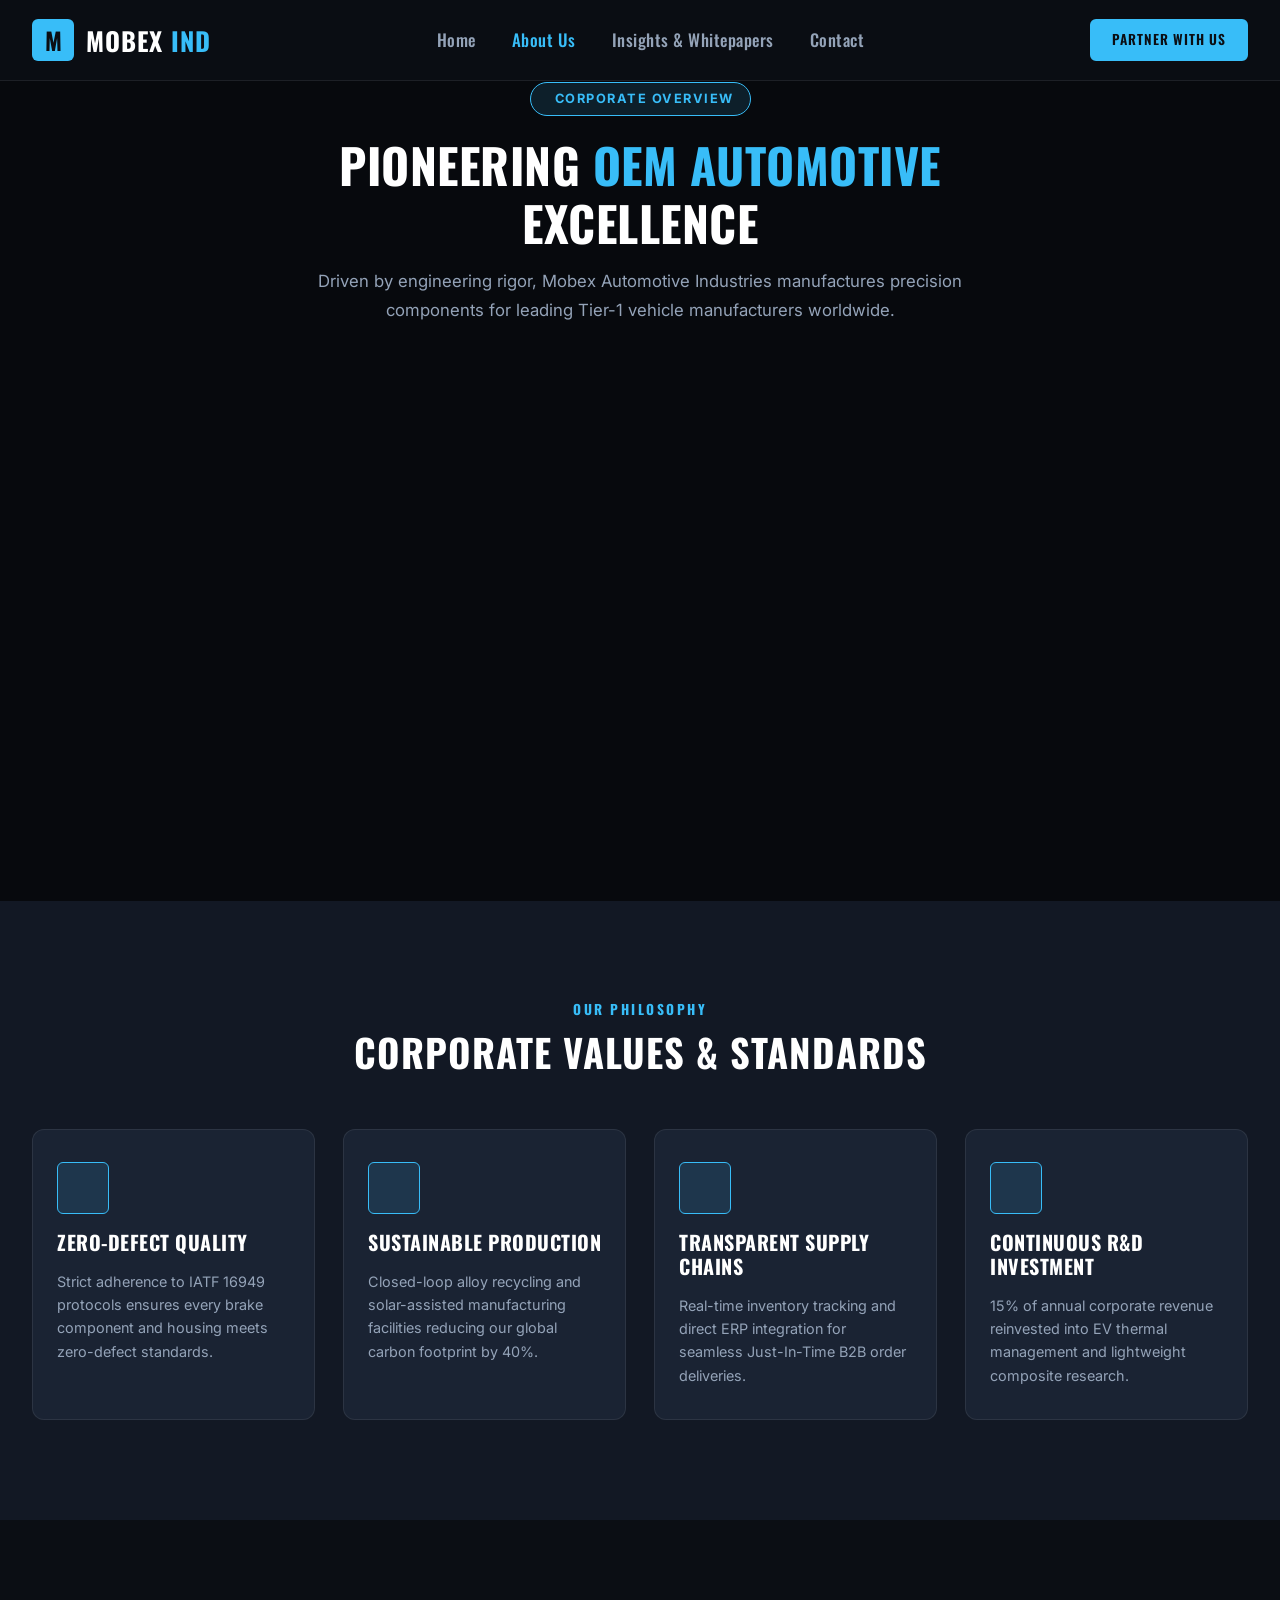
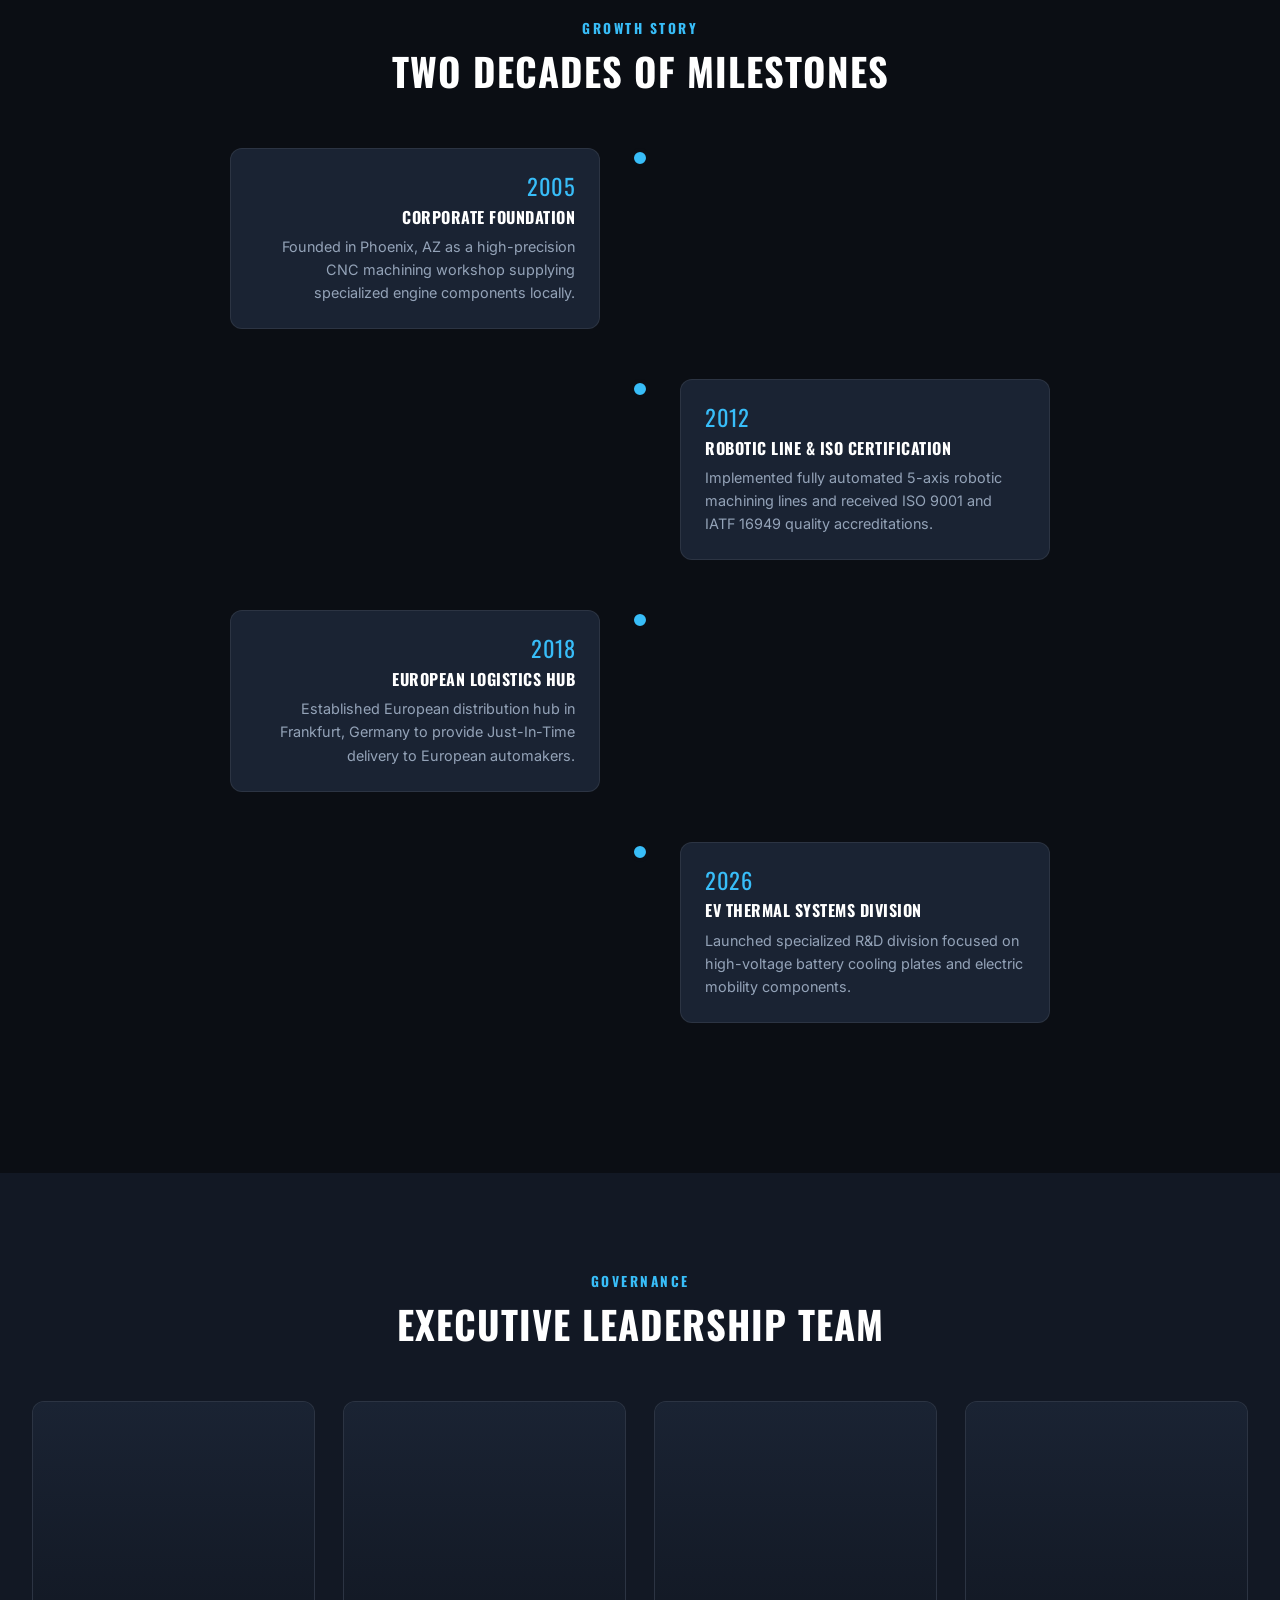
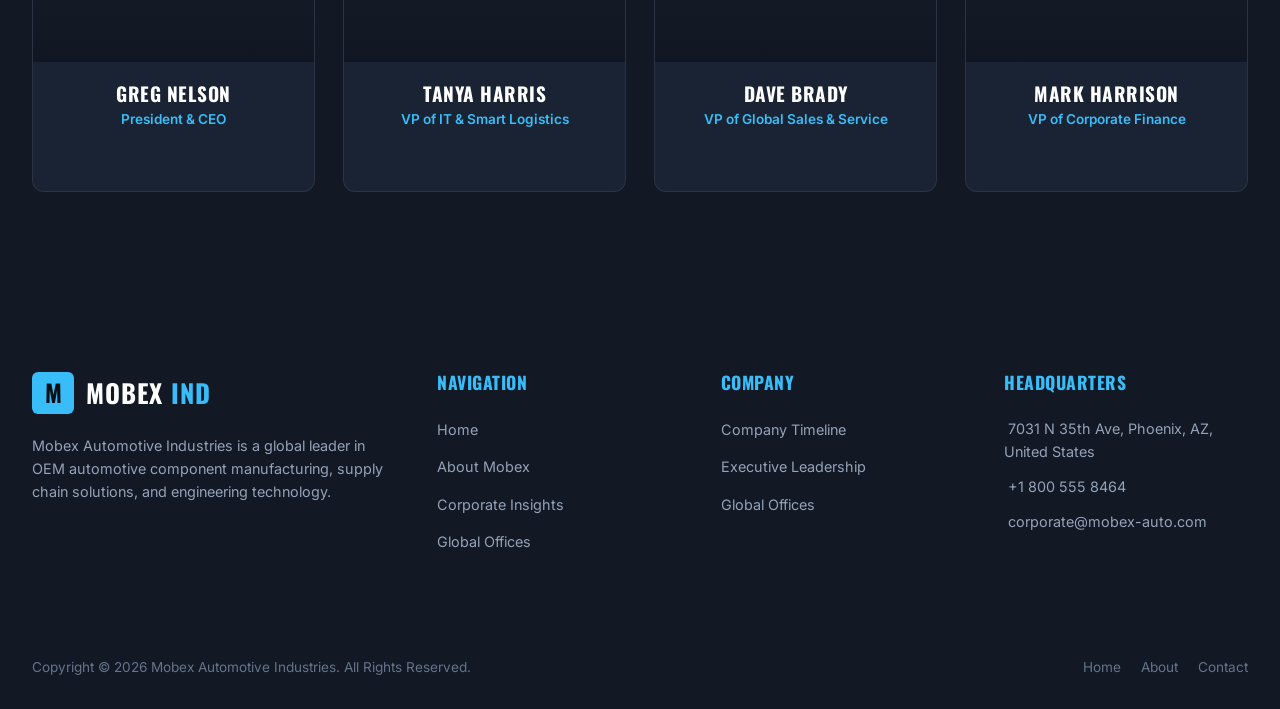
==== about.html @ 30761cf6 "Initial commit - Mobex Corporate Portfolio (Dark Theme)" ====
<!DOCTYPE html>
<html lang="en">
<head>
  <meta charset="UTF-8">
  <meta name="viewport" content="width=device-width, initial-scale=1.0">
  <title>About Us | Mobex Automotive Industries - Corporate Leadership & Milestones</title>
  <meta name="description" content="Learn about Mobex Automotive Industries, our history of engineering precision, executive leadership team, and manufacturing timeline.">
  <link rel="stylesheet" href="css/style.css?v=2026_v100">
  <link rel="stylesheet" href="https://cdnjs.cloudflare.com/ajax/libs/font-awesome/6.4.0/css/all.min.css">
</head>
<body>

  <!-- MAIN HEADER & NAVIGATION -->
  <header class="main-header">
    <div class="container header-inner">
      <a href="index.html" class="brand-logo">
        <div class="logo-icon">M</div>
        <div class="logo-text">MOBEX <span>IND</span></div>
      </a>
      
      <nav class="nav-menu">
        <a href="index.html" class="nav-link">Home</a>
        <a href="about.html" class="nav-link active">About Us</a>
        <a href="blog-post.html" class="nav-link">Insights & Whitepapers</a>
        <a href="contact.html" class="nav-link">Contact</a>
      </nav>
      
      <div class="header-actions">
        <a href="contact.html" class="et-button small">Partner With Us</a>
      </div>
      
      <button class="mobile-menu-toggle" id="mobile-toggle-btn" aria-label="Toggle Navigation Menu">
        <i class="fa-solid fa-bars"></i>
      </button>
    </div>
  </header>

  <!-- MOBILE OFF-CANVAS DRAWER -->
  <div class="drawer-overlay" id="drawer-overlay"></div>
  <div class="mobile-drawer" id="mobile-drawer">
    <div>
      <div class="drawer-header">
        <div class="brand-logo">
          <div class="logo-icon">M</div>
          <div class="logo-text">MOBEX <span>IND</span></div>
        </div>
        <button class="drawer-close" id="drawer-close-btn" aria-label="Close Drawer"><i class="fa-solid fa-xmark"></i></button>
      </div>
      <div class="drawer-menu">
        <a href="index.html" class="drawer-link">Home</a>
        <a href="about.html" class="drawer-link">About Us</a>
        <a href="blog-post.html" class="drawer-link">Insights & Whitepapers</a>
        <a href="contact.html" class="drawer-link">Contact</a>
      </div>
    </div>
    <div>
      <a href="contact.html" class="et-button" style="width: 100%;">Partner With Us</a>
    </div>
  </div>

  <main>
    <!-- PAGE HERO BANNER -->
    <section class="hero-section" style="min-height: 45vh; padding: 60px 0;">
      <div class="hero-bg-grid"></div>
      <div class="container">
        <div style="text-align: center; max-width: 800px; margin: 0 auto;">
          <div class="hero-tag"><i class="fa-solid fa-building"></i> CORPORATE OVERVIEW</div>
          <h1 class="hero-title" style="font-size: 3rem;">PIONEERING <span class="highlight">OEM AUTOMOTIVE</span> EXCELLENCE</h1>
          <p class="hero-description" style="margin: 0 auto;">Driven by engineering rigor, Mobex Automotive Industries manufactures precision components for leading Tier-1 vehicle manufacturers worldwide.</p>
        </div>
      </div>
    </section>

    <!-- CORE VALUES & CORPORATE PILLARS (`et_icon_box`) -->
    <section class="section-padding" style="background: var(--bg-secondary);">
      <div class="container">
        <!-- Section Header with Small Heading Above Big Heading, Centered -->
        <div class="section-header">
          <span class="section-subtitle">Our Philosophy</span>
          <h2 class="section-title">CORPORATE VALUES & STANDARDS</h2>
        </div>
        
        <div class="icon-box-grid">
          <div class="et-icon-box">
            <div class="icon-box-header">
              <div class="icon-box-icon"><i class="fa-solid fa-shield-cat"></i></div>
              <h3 class="icon-box-title">Zero-Defect Quality</h3>
            </div>
            <p class="icon-box-desc">Strict adherence to IATF 16949 protocols ensures every brake component and housing meets zero-defect standards.</p>
          </div>

          <div class="et-icon-box">
            <div class="icon-box-header">
              <div class="icon-box-icon"><i class="fa-solid fa-leaf"></i></div>
              <h3 class="icon-box-title">Sustainable Production</h3>
            </div>
            <p class="icon-box-desc">Closed-loop alloy recycling and solar-assisted manufacturing facilities reducing our global carbon footprint by 40%.</p>
          </div>

          <div class="et-icon-box">
            <div class="icon-box-header">
              <div class="icon-box-icon"><i class="fa-solid fa-handshake"></i></div>
              <h3 class="icon-box-title">Transparent Supply Chains</h3>
            </div>
            <p class="icon-box-desc">Real-time inventory tracking and direct ERP integration for seamless Just-In-Time B2B order deliveries.</p>
          </div>

          <div class="et-icon-box">
            <div class="icon-box-header">
              <div class="icon-box-icon"><i class="fa-solid fa-flask"></i></div>
              <h3 class="icon-box-title">Continuous R&D Investment</h3>
            </div>
            <p class="icon-box-desc">15% of annual corporate revenue reinvested into EV thermal management and lightweight composite research.</p>
          </div>
        </div>
      </div>
    </section>

    <!-- PROCESS & MILESTONE TIMELINE -->
    <section class="section-padding" id="timeline">
      <div class="container">
        <!-- Section Header with Small Heading Above Big Heading, Centered -->
        <div class="section-header">
          <span class="section-subtitle">Growth Story</span>
          <h2 class="section-title">TWO DECADES OF MILESTONES</h2>
        </div>
        
        <div class="timeline-container">
          <!-- Milestone 1 -->
          <div class="timeline-item left">
            <div class="timeline-node"></div>
            <div class="timeline-card">
              <div class="timeline-year">2005</div>
              <h4 style="margin-bottom: 8px;">Corporate Foundation</h4>
              <p style="color: var(--text-muted); font-size: 0.9rem;">Founded in Phoenix, AZ as a high-precision CNC machining workshop supplying specialized engine components locally.</p>
            </div>
          </div>

          <!-- Milestone 2 -->
          <div class="timeline-item right">
            <div class="timeline-node"></div>
            <div class="timeline-card">
              <div class="timeline-year">2012</div>
              <h4 style="margin-bottom: 8px;">Robotic Line & ISO Certification</h4>
              <p style="color: var(--text-muted); font-size: 0.9rem;">Implemented fully automated 5-axis robotic machining lines and received ISO 9001 and IATF 16949 quality accreditations.</p>
            </div>
          </div>

          <!-- Milestone 3 -->
          <div class="timeline-item left">
            <div class="timeline-node"></div>
            <div class="timeline-card">
              <div class="timeline-year">2018</div>
              <h4 style="margin-bottom: 8px;">European Logistics Hub</h4>
              <p style="color: var(--text-muted); font-size: 0.9rem;">Established European distribution hub in Frankfurt, Germany to provide Just-In-Time delivery to European automakers.</p>
            </div>
          </div>

          <!-- Milestone 4 -->
          <div class="timeline-item right">
            <div class="timeline-node"></div>
            <div class="timeline-card">
              <div class="timeline-year">2026</div>
              <h4 style="margin-bottom: 8px;">EV Thermal Systems Division</h4>
              <p style="color: var(--text-muted); font-size: 0.9rem;">Launched specialized R&D division focused on high-voltage battery cooling plates and electric mobility components.</p>
            </div>
          </div>
        </div>
      </div>
    </section>

    <!-- EXECUTIVE LEADERSHIP TEAM (`et_person`) -->
    <section class="section-padding" id="team" style="background: var(--bg-secondary);">
      <div class="container">
        <!-- Section Header with Small Heading Above Big Heading, Centered -->
        <div class="section-header">
          <span class="section-subtitle">Governance</span>
          <h2 class="section-title">EXECUTIVE LEADERSHIP TEAM</h2>
        </div>
        
        <div class="team-grid">
          <!-- Person 1 -->
          <div class="person-item">
            <div class="person-photo-placeholder"><i class="fa-solid fa-user-tie"></i></div>
            <div class="person-info">
              <h3 class="person-name">Greg Nelson</h3>
              <p class="person-role">President & CEO</p>
              <div class="person-socials">
                <a href="#"><i class="fa-brands fa-linkedin"></i></a>
                <a href="#"><i class="fa-solid fa-envelope"></i></a>
              </div>
            </div>
          </div>

          <!-- Person 2 -->
          <div class="person-item">
            <div class="person-photo-placeholder"><i class="fa-solid fa-user-gear"></i></div>
            <div class="person-info">
              <h3 class="person-name">Tanya Harris</h3>
              <p class="person-role">VP of IT & Smart Logistics</p>
              <div class="person-socials">
                <a href="#"><i class="fa-brands fa-linkedin"></i></a>
                <a href="#"><i class="fa-solid fa-envelope"></i></a>
              </div>
            </div>
          </div>

          <!-- Person 3 -->
          <div class="person-item">
            <div class="person-photo-placeholder"><i class="fa-solid fa-user-shield"></i></div>
            <div class="person-info">
              <h3 class="person-name">Dave Brady</h3>
              <p class="person-role">VP of Global Sales & Service</p>
              <div class="person-socials">
                <a href="#"><i class="fa-brands fa-linkedin"></i></a>
                <a href="#"><i class="fa-solid fa-envelope"></i></a>
              </div>
            </div>
          </div>

          <!-- Person 4 -->
          <div class="person-item">
            <div class="person-photo-placeholder"><i class="fa-solid fa-user-group"></i></div>
            <div class="person-info">
              <h3 class="person-name">Mark Harrison</h3>
              <p class="person-role">VP of Corporate Finance</p>
              <div class="person-socials">
                <a href="#"><i class="fa-brands fa-linkedin"></i></a>
                <a href="#"><i class="fa-solid fa-envelope"></i></a>
              </div>
            </div>
          </div>
        </div>
      </div>
    </section>
  </main>

  <!-- CORPORATE FOOTER -->
  <footer class="et-footer">
    <div class="container">
      <div class="footer-grid">
        <div>
          <div class="brand-logo" style="margin-bottom: 20px;">
            <div class="logo-icon">M</div>
            <div class="logo-text">MOBEX <span>IND</span></div>
          </div>
          <p style="color: var(--text-muted); font-size: 0.9rem; margin-bottom: 24px; line-height: 1.6;">Mobex Automotive Industries is a global leader in OEM automotive component manufacturing, supply chain solutions, and engineering technology.</p>
        </div>

        <div class="footer-col">
          <h4>Navigation</h4>
          <ul class="footer-links">
            <li><a href="index.html">Home</a></li>
            <li><a href="about.html">About Mobex</a></li>
            <li><a href="blog-post.html">Corporate Insights</a></li>
            <li><a href="contact.html">Global Offices</a></li>
          </ul>
        </div>

        <div class="footer-col">
          <h4>Company</h4>
          <ul class="footer-links">
            <li><a href="about.html#timeline">Company Timeline</a></li>
            <li><a href="about.html#team">Executive Leadership</a></li>
            <li><a href="contact.html">Global Offices</a></li>
          </ul>
        </div>

        <div class="footer-col">
          <h4>Headquarters</h4>
          <p style="color: var(--text-muted); font-size: 0.9rem; margin-bottom: 12px;"><i class="fa-solid fa-location-dot highlight"></i> 7031 N 35th Ave, Phoenix, AZ, United States</p>
          <p style="color: var(--text-muted); font-size: 0.9rem; margin-bottom: 12px;"><i class="fa-solid fa-phone highlight"></i> +1 800 555 8464</p>
          <p style="color: var(--text-muted); font-size: 0.9rem;"><i class="fa-solid fa-envelope highlight"></i> corporate@mobex-auto.com</p>
        </div>
      </div>

      <div class="footer-bottom">
        <p>Copyright © 2026 Mobex Automotive Industries. All Rights Reserved.</p>
        <div style="display: flex; gap: 20px;">
          <a href="index.html">Home</a>
          <a href="about.html">About</a>
          <a href="contact.html">Contact</a>
        </div>
      </div>
    </div>
  </footer>

  <!-- MOBILE BOTTOM STICKY DOCK (`sticky-dashboard`) -->
  <div class="sticky-dashboard">
    <div class="dock-items">
      <a href="index.html" class="dock-item">
        <i class="fa-solid fa-house dock-icon"></i>
        <span>Home</span>
      </a>
      <a href="about.html" class="dock-item active">
        <i class="fa-solid fa-building dock-icon"></i>
        <span>About</span>
      </a>
      <a href="blog-post.html" class="dock-item">
        <i class="fa-solid fa-newspaper dock-icon"></i>
        <span>Insights</span>
      </a>
      <a href="contact.html" class="dock-item">
        <i class="fa-solid fa-envelope dock-icon"></i>
        <span>Contact</span>
      </a>
    </div>
  </div>

  <script src="js/main.js"></script>
</body>
</html>
---- css/style.css ----
/* -------------------------------------------------------------------
 * MOBEX AUTOMOTIVE INDUSTRIES - MASTER CORPORATE DESIGN SYSTEM
 * DARK & SKY BLUE THEME (PRODUCTION AUDITED & STANDARDIZED)
 * ------------------------------------------------------------------- */

@import url('https://fonts.googleapis.com/css2?family=Inter:wght@300;400;500;600;700&family=Oswald:wght@400;500;600;700&display=swap');

:root {
  /* Color Tokens */
  --bg-primary: #0B0E14;
  --bg-secondary: #121824;
  --bg-card: #1A2333;
  --bg-card-hover: #222C3E;
  --bg-glass: rgba(26, 35, 51, 0.85);
  
  --accent-gold: #38BDF8; /* Primary Sky Blue Accent */
  --accent-gold-bright: #7DD3FC;
  --accent-gold-dark: #0284C7;
  --accent-gold-glow: rgba(56, 189, 248, 0.25);
  
  --text-main: #FFFFFF;
  --text-muted: #94A3B8;
  --text-dim: #64748B;
  
  --border-light: rgba(255, 255, 255, 0.08);
  --border-accent: rgba(56, 189, 248, 0.35);
  
  /* Fonts */
  --font-heading: 'Oswald', sans-serif;
  --font-body: 'Inter', sans-serif;
  
  /* System Spacing & Geometry */
  --container-width: 1280px;
  --radius-sm: 6px;
  --radius-md: 12px;
  --radius-lg: 16px;
  
  /* Shadows */
  --shadow-main: 0 12px 36px -6px rgba(0, 0, 0, 0.6);
  --shadow-glow: 0 0 25px rgba(56, 189, 248, 0.25);
  --glass-border: 1px solid rgba(255, 255, 255, 0.1);
  
  --transition-fast: 0.2s ease;
  --transition-normal: 0.35s ease;
  --transition-slow: 0.6s cubic-bezier(0.4, 0, 0.2, 1);
}

/* Reset & Base */
*, *::before, *::after {
  box-sizing: border-box;
  margin: 0;
  padding: 0;
}

html {
  scroll-behavior: smooth;
  font-size: 16px;
}

body {
  background-color: var(--bg-primary);
  color: var(--text-main);
  font-family: var(--font-body);
  line-height: 1.6;
  overflow-x: hidden;
  -webkit-font-smoothing: antialiased;
}

a {
  color: inherit;
  text-decoration: none;
  transition: color var(--transition-fast);
}

ul {
  list-style: none;
}

img {
  max-width: 100%;
  height: auto;
  display: block;
}

/* -------------------------------------------------------------------
 * TYPOGRAPHY & ZERO-UNDERLINE STRIKE ENGINE
 * ------------------------------------------------------------------- */
h1, h2, h3, h4, h5, h6,
.section-title,
.section-subtitle,
.widget-title,
.icon-box-title,
.blog-title,
.person-name,
.brand-name,
.timeline-year,
.banner-title,
.hero-title,
.hero-headline,
.post-title,
.footer-col h4 {
  font-family: var(--font-heading);
  text-transform: uppercase;
  letter-spacing: 0.5px;
  color: var(--text-main);
  line-height: 1.2;
  border: none !important;
  border-top: none !important;
  border-bottom: none !important;
  text-decoration: none !important;
  box-shadow: none !important;
  outline: none !important;
}

/* Global Pseudo-Element Line Removal */
*:before, *:after,
h1:before, h1:after,
h2:before, h2:after,
h3:before, h3:after,
h4:before, h4:after,
h5:before, h5:after,
h6:before, h6:after,
.section-title:before, .section-title:after,
.section-subtitle:before, .section-subtitle:after,
.section-header:before, .section-header:after,
.nav-link:before, .nav-link:after,
.nav-link.active:before, .nav-link.active:after,
.widget-title:before, .widget-title:after,
.icon-box-title:before, .icon-box-title:after,
.blog-title:before, .blog-title:after,
.person-name:before, .person-name:after,
.brand-name:before, .brand-name:after,
.timeline-year:before, .timeline-year:after,
.banner-title:before, .banner-title:after,
.hero-title:before, .hero-title:after,
.footer-col h4:before, .footer-col h4:after,
.title-line, .heading-line, .line, .divider {
  content: none !important;
  display: none !important;
  width: 0 !important;
  height: 0 !important;
  border: none !important;
  background: none !important;
  box-shadow: none !important;
  outline: none !important;
}

.highlight {
  color: var(--accent-gold);
}

/* Standardized Container & Layout System */
.container {
  max-width: var(--container-width);
  margin: 0 auto;
  padding: 0 32px;
}

.section-padding {
  padding: 100px 0;
}

.section-header {
  text-align: center;
  margin-bottom: 54px;
  display: flex;
  flex-direction: column;
  align-items: center;
  justify-content: center;
  border: none !important;
}

.section-subtitle {
  font-size: 0.85rem;
  font-weight: 700;
  color: var(--accent-gold);
  text-transform: uppercase;
  letter-spacing: 2.5px;
  margin-bottom: 12px;
  display: block;
  text-align: center;
}

.section-title {
  font-size: 2.4rem;
  font-weight: 700;
  text-align: center;
  text-transform: uppercase;
  letter-spacing: 1px;
  border: none !important;
}

/* Standardized Button Component */
.et-button {
  display: inline-flex;
  align-items: center;
  justify-content: center;
  gap: 10px;
  padding: 14px 32px;
  font-family: var(--font-heading);
  font-size: 1rem;
  font-weight: 600;
  text-transform: uppercase;
  letter-spacing: 1px;
  color: #0B0E14;
  background: var(--accent-gold);
  border: 2px solid var(--accent-gold);
  border-radius: var(--radius-sm);
  cursor: pointer;
  position: relative;
  overflow: hidden;
  transition: all var(--transition-normal);
  z-index: 1;
}

.et-button::before {
  content: '';
  position: absolute;
  top: 0;
  left: -100%;
  width: 100%;
  height: 100%;
  background: var(--accent-gold-bright);
  transition: left var(--transition-normal);
  z-index: -1;
}

.et-button:hover::before {
  left: 0;
}

.et-button:hover {
  transform: translateY(-2px);
  box-shadow: 0 0 20px rgba(56, 189, 248, 0.4);
  color: #0B0E14;
}

.et-button.outline {
  background: transparent;
  color: var(--text-main);
  border-color: var(--border-light);
}

.et-button.outline:hover {
  border-color: var(--accent-gold);
  color: var(--accent-gold);
  background: rgba(56, 189, 248, 0.05);
}

.et-button.small {
  padding: 8px 20px;
  font-size: 0.85rem;
}

/* -------------------------------------------------------------------
 * MAIN HEADER & NAVIGATION (STICKY AT TOP 0)
 * ------------------------------------------------------------------- */
.top-announcement-bar {
  display: none !important;
}

.main-header {
  position: sticky;
  top: 0;
  left: 0;
  width: 100%;
  background: rgba(11, 14, 20, 0.94);
  backdrop-filter: blur(14px);
  border-bottom: 1px solid var(--border-light);
  z-index: 1000;
  transition: all var(--transition-normal);
}

.header-inner {
  display: flex;
  align-items: center;
  justify-content: space-between;
  height: 80px;
}

.brand-logo {
  display: flex;
  align-items: center;
  gap: 12px;
}

.logo-icon {
  width: 42px;
  height: 42px;
  background: var(--accent-gold);
  border-radius: var(--radius-sm);
  display: flex;
  align-items: center;
  justify-content: center;
  font-family: var(--font-heading);
  font-size: 1.5rem;
  font-weight: 700;
  color: #0B0E14;
}

.logo-text {
  font-family: var(--font-heading);
  font-size: 1.6rem;
  font-weight: 700;
  letter-spacing: 1px;
  color: var(--text-main);
}

.logo-text span {
  color: var(--accent-gold);
}

.nav-menu {
  display: flex;
  align-items: center;
  gap: 36px;
}

.nav-link {
  font-family: var(--font-heading);
  font-size: 1.05rem;
  font-weight: 500;
  letter-spacing: 0.5px;
  color: var(--text-muted);
  padding: 8px 0;
  transition: color var(--transition-fast);
  border-bottom: none !important;
}

.nav-link:hover, .nav-link.active {
  color: var(--accent-gold) !important;
  border-bottom: none !important;
  text-decoration: none !important;
}

.header-actions {
  display: flex;
  align-items: center;
  gap: 16px;
}

.mobile-menu-toggle {
  display: none;
  background: transparent;
  border: none;
  color: var(--text-main);
  font-size: 1.8rem;
  cursor: pointer;
}

/* Mobile Off-Canvas Drawer */
.mobile-drawer {
  position: fixed;
  top: 0;
  right: -100%;
  width: 320px;
  height: 100vh;
  background: var(--bg-secondary);
  border-left: var(--glass-border);
  z-index: 2000;
  padding: 40px 24px;
  transition: right var(--transition-normal);
  display: flex;
  flex-direction: column;
  justify-content: space-between;
}

.mobile-drawer.active {
  right: 0;
}

.drawer-header {
  display: flex;
  justify-content: space-between;
  align-items: center;
  margin-bottom: 40px;
}

.drawer-close {
  background: transparent;
  border: none;
  color: var(--text-muted);
  font-size: 1.8rem;
  cursor: pointer;
}

.drawer-menu {
  display: flex;
  flex-direction: column;
  gap: 20px;
}

.drawer-link {
  font-family: var(--font-heading);
  font-size: 1.3rem;
  color: var(--text-main);
}

.drawer-link:hover {
  color: var(--accent-gold);
}

.drawer-overlay {
  position: fixed;
  top: 0;
  left: 0;
  width: 100vw;
  height: 100vh;
  background: rgba(0, 0, 0, 0.7);
  backdrop-filter: blur(4px);
  z-index: 1999;
  opacity: 0;
  visibility: hidden;
  transition: all var(--transition-normal);
}

.drawer-overlay.active {
  opacity: 1;
  visibility: visible;
}

/* -------------------------------------------------------------------
 * HERO SECTION (5% TOP WS | 72% BANNER | 23% BOTTOM WS)
 * ASYMMETRIC BANNER COMPOSITION (TEXT PANEL LEFT | 3D AWARDS RIGHT)
 * ------------------------------------------------------------------- */
.hero-section {
  width: 100vw;
  max-width: 100%;
  height: calc(100vh - 80px);
  min-height: 650px;
  padding: 0 !important;
  margin: 0 !important;
  position: relative;
  overflow: hidden;
  display: flex;
  flex-direction: column;
  background: #07090D;
}

.hero-top-spacer {
  flex: 0 0 5%;
  height: 5%;
  width: 100%;
  background: transparent;
}

.hero-slider-fullwidth {
  flex: 0 0 72%;
  height: 72%;
  width: 100%;
  position: relative;
  overflow: hidden;
}

.hero-bottom-spacer {
  flex: 0 0 23%;
  height: 23%;
  width: 100%;
  background: transparent;
}

.hero-slide {
  position: absolute;
  top: 0;
  left: 0;
  width: 100%;
  height: 100%;
  opacity: 0;
  visibility: hidden;
  transition: opacity 0.7s ease, visibility 0.7s ease;
}

.hero-slide.active {
  opacity: 1;
  visibility: visible;
}

.hero-banner-inner {
  width: 100%;
  height: 100%;
  display: grid;
  grid-template-columns: 1.15fr 0.85fr;
  align-items: center;
  position: relative;
  background: linear-gradient(135deg, #0B0E14 0%, #121824 100%);
}

.hero-text-panel {
  padding: 0 40px 0 80px;
  z-index: 10;
  display: flex;
  flex-direction: column;
  justify-content: center;
  text-align: left;
}

.hero-panel-badge {
  display: inline-flex;
  align-items: center;
  gap: 8px;
  font-size: 0.8rem;
  font-weight: 700;
  letter-spacing: 1.5px;
  text-transform: uppercase;
  color: var(--accent-gold);
  margin-bottom: 14px;
}

.hero-headline {
  font-family: var(--font-heading);
  font-size: 2.6rem;
  font-weight: 700;
  color: #FFFFFF;
  letter-spacing: 1px;
  text-transform: uppercase;
  line-height: 1.15;
  margin-bottom: 12px;
  max-width: 680px;
}

.hero-subtext {
  font-family: var(--font-body);
  font-size: 1.05rem;
  font-weight: 400;
  color: var(--text-muted);
  line-height: 1.5;
  max-width: 650px;
}

.hero-visual-panel {
  position: relative;
  width: 100%;
  height: 100%;
  overflow: hidden;
  display: flex;
  align-items: center;
  justify-content: center;
}

.hero-banner-img {
  width: 100%;
  height: 100%;
  object-fit: cover;
  object-position: right center;
  transition: transform 6s ease-out;
}

.hero-slide.active .hero-banner-img {
  transform: scale(1.04);
}

.hero-slider-fullwidth .hero-nav-arrow {
  width: 48px;
  height: 48px;
  border-radius: 50%;
  background: rgba(26, 35, 51, 0.9);
  border: 1px solid rgba(255, 255, 255, 0.2);
  color: #FFFFFF;
  display: flex;
  align-items: center;
  justify-content: center;
  font-size: 1.2rem;
  cursor: pointer;
  position: absolute;
  top: 50%;
  transform: translateY(-50%);
  z-index: 25;
  transition: all 0.3s ease;
  box-shadow: 0 4px 15px rgba(0, 0, 0, 0.5);
}

.hero-slider-fullwidth .hero-nav-arrow:hover {
  background: var(--accent-gold);
  color: #0B0E14;
  border-color: var(--accent-gold);
}

.hero-slider-fullwidth .hero-nav-arrow.prev {
  left: 20px;
}

.hero-slider-fullwidth .hero-nav-arrow.next {
  right: 20px;
}

.hero-slider-fullwidth .hero-dots-wrapper {
  position: absolute;
  bottom: 16px;
  left: 50%;
  transform: translateX(-50%);
  z-index: 25;
  display: flex;
  gap: 10px;
}

.hero-slider-dot {
  width: 12px;
  height: 12px;
  border-radius: 50%;
  background: rgba(255, 255, 255, 0.25);
  border: 1px solid transparent;
  cursor: pointer;
  transition: all var(--transition-normal);
}

.hero-slider-dot.active, .hero-slider-dot:hover {
  background: var(--accent-gold);
  border-color: var(--accent-gold-bright);
  transform: scale(1.2);
}

/* Page Hero Banner (Secondary Pages) */
.hero-tag {
  display: inline-flex;
  align-items: center;
  gap: 8px;
  background: rgba(56, 189, 248, 0.12);
  border: 1px solid var(--accent-gold);
  color: var(--accent-gold);
  padding: 6px 16px;
  border-radius: 30px;
  font-size: 0.8rem;
  font-weight: 700;
  letter-spacing: 1.5px;
  margin-bottom: 20px;
  text-transform: uppercase;
}

.hero-title {
  font-size: 2.8rem;
  font-weight: 700;
  margin-bottom: 16px;
}

.hero-description {
  font-size: 1.05rem;
  color: var(--text-muted);
  max-width: 700px;
  line-height: 1.7;
}

/* -------------------------------------------------------------------
 * ABOUT SECTION (2 CONTAINERS: TEXT & VIDEO)
 * ------------------------------------------------------------------- */
.about-dual-grid {
  display: grid;
  grid-template-columns: 1.1fr 0.9fr;
  gap: 50px;
  align-items: center;
}

.about-intro-lead {
  font-size: 1.15rem;
  color: var(--text-main);
  line-height: 1.7;
  margin-bottom: 20px;
  font-weight: 500;
}

.about-intro-body {
  font-size: 0.95rem;
  color: var(--text-muted);
  line-height: 1.7;
  margin-bottom: 28px;
}

.about-metrics-ribbon {
  display: flex;
  gap: 24px;
  margin-bottom: 32px;
  padding: 20px 24px;
  background: rgba(26, 35, 51, 0.5);
  border-radius: var(--radius-md);
  border: var(--glass-border);
}

.metric-pill h4 {
  font-size: 1.6rem;
  color: var(--accent-gold);
  margin-bottom: 2px;
}

.metric-pill p {
  font-size: 0.8rem;
  color: var(--text-dim);
  text-transform: uppercase;
}

/* Video Showcase Box */
.about-video-container {
  position: relative;
  border-radius: var(--radius-md);
  overflow: hidden;
  border: var(--glass-border);
  background: var(--bg-card);
  box-shadow: var(--shadow-main);
}

.video-poster-wrapper {
  position: relative;
  width: 100%;
  height: 380px;
  background: linear-gradient(135deg, #1A2333 0%, #0B0E14 100%);
  display: flex;
  align-items: center;
  justify-content: center;
  overflow: hidden;
}

.video-bg-image {
  position: absolute;
  top: 0;
  left: 0;
  width: 100%;
  height: 100%;
  object-fit: cover;
  opacity: 0.55;
  transition: transform var(--transition-normal);
}

.about-video-container:hover .video-bg-image {
  transform: scale(1.05);
}

.video-play-btn {
  position: relative;
  z-index: 10;
  width: 80px;
  height: 80px;
  background: var(--accent-gold);
  color: #0B0E14;
  border-radius: 50%;
  display: flex;
  align-items: center;
  justify-content: center;
  font-size: 2rem;
  cursor: pointer;
  box-shadow: 0 0 30px rgba(56, 189, 248, 0.5);
  transition: all var(--transition-normal);
}

.video-play-btn:hover {
  transform: scale(1.1);
  background: var(--accent-gold-bright);
}

.video-info-overlay {
  position: absolute;
  bottom: 0;
  left: 0;
  width: 100%;
  padding: 20px 24px;
  background: linear-gradient(0deg, rgba(11, 14, 20, 0.95) 0%, transparent 100%);
  display: flex;
  justify-content: space-between;
  align-items: center;
  z-index: 10;
}

.video-badge {
  font-family: var(--font-heading);
  font-size: 0.9rem;
  color: var(--text-main);
  letter-spacing: 1px;
}

.video-duration {
  font-size: 0.8rem;
  color: var(--accent-gold);
  background: rgba(56, 189, 248, 0.15);
  padding: 3px 10px;
  border-radius: 12px;
  border: 1px solid var(--accent-gold);
}

/* -------------------------------------------------------------------
 * REUSABLE COMPONENTS: ICON BOXES, BRANDS, TESTIMONIALS, TEAM, BLOG
 * ------------------------------------------------------------------- */

/* Icon Box Grid (4 Columns) */
.icon-box-grid {
  display: grid;
  grid-template-columns: repeat(4, 1fr);
  gap: 28px;
}

.et-icon-box {
  background: var(--bg-card);
  border: 1px solid var(--border-light);
  border-radius: var(--radius-md);
  padding: 32px 24px;
  transition: all var(--transition-normal);
}

.et-icon-box:hover {
  background: var(--bg-card-hover);
  border-color: var(--border-accent);
  transform: translateY(-4px);
}

.icon-box-header {
  margin-bottom: 16px;
}

.icon-box-icon {
  width: 52px;
  height: 52px;
  background: rgba(56, 189, 248, 0.12);
  border: 1px solid var(--accent-gold);
  border-radius: var(--radius-sm);
  color: var(--accent-gold);
  display: flex;
  align-items: center;
  justify-content: center;
  font-size: 1.5rem;
  margin-bottom: 16px;
}

.icon-box-title {
  font-size: 1.25rem;
}

.icon-box-desc {
  font-size: 0.9rem;
  color: var(--text-muted);
  line-height: 1.6;
}

/* Brand Grid (4 Columns) */
.brand-grid-4col {
  display: grid;
  grid-template-columns: repeat(4, 1fr);
  gap: 24px;
}

.brand-logo-card {
  background: var(--bg-card);
  border: 1px solid var(--border-light);
  border-radius: var(--radius-md);
  padding: 32px 20px;
  display: flex;
  flex-direction: column;
  align-items: center;
  justify-content: center;
  gap: 8px;
  text-align: center;
  transition: all var(--transition-normal);
}

.brand-logo-card:hover {
  background: var(--bg-card-hover);
  border-color: var(--border-accent);
  transform: translateY(-4px);
}

.brand-name {
  font-family: var(--font-heading);
  font-size: 1.8rem;
  font-weight: 700;
  color: var(--text-main);
  letter-spacing: 1.5px;
  transition: color var(--transition-fast);
}

.brand-logo-card:hover .brand-name {
  color: var(--accent-gold);
}

.brand-tag {
  font-size: 0.75rem;
  font-weight: 600;
  color: var(--text-dim);
  text-transform: uppercase;
  letter-spacing: 1px;
}

/* Testimonials Grid */
.testimonials-grid {
  display: grid;
  grid-template-columns: repeat(3, 1fr);
  gap: 30px;
}

.testimonials-item {
  background: var(--bg-card);
  border: 1px solid var(--border-light);
  border-radius: var(--radius-md);
  padding: 32px;
  transition: all var(--transition-normal);
}

.testimonials-item:hover {
  border-color: var(--border-accent);
}

.testimonial-rating {
  color: var(--accent-gold);
  font-size: 1rem;
  margin-bottom: 16px;
}

.testimonial-text {
  font-size: 0.95rem;
  color: var(--text-muted);
  font-style: italic;
  margin-bottom: 24px;
  line-height: 1.7;
}

.testimonial-author {
  display: flex;
  align-items: center;
  gap: 14px;
}

.author-avatar {
  width: 48px;
  height: 48px;
  border-radius: 50%;
  background: var(--accent-gold);
  color: #0B0E14;
  font-family: var(--font-heading);
  font-weight: 700;
  display: flex;
  align-items: center;
  justify-content: center;
}

.author-info h5 {
  font-size: 1.05rem;
}

.author-info p {
  font-size: 0.8rem;
  color: var(--text-dim);
}

/* Team Grid (4 Columns) */
.team-grid {
  display: grid;
  grid-template-columns: repeat(4, 1fr);
  gap: 28px;
}

.person-item {
  background: var(--bg-card);
  border: 1px solid var(--border-light);
  border-radius: var(--radius-md);
  overflow: hidden;
  transition: all var(--transition-normal);
}

.person-item:hover {
  transform: translateY(-4px);
  border-color: var(--border-accent);
}

.person-photo-placeholder {
  height: 260px;
  background: linear-gradient(180deg, #1A2333 0%, #111722 100%);
  display: flex;
  align-items: center;
  justify-content: center;
  color: var(--accent-gold);
  font-size: 3.5rem;
}

.person-info {
  padding: 20px;
  text-align: center;
}

.person-name {
  font-size: 1.2rem;
  margin-bottom: 4px;
}

.person-role {
  font-size: 0.85rem;
  color: var(--accent-gold);
  font-weight: 600;
  margin-bottom: 14px;
}

.person-socials {
  display: flex;
  justify-content: center;
  gap: 12px;
  color: var(--text-muted);
}

.person-socials a:hover {
  color: var(--accent-gold);
}

/* Timeline Component */
.timeline-container {
  position: relative;
  max-width: 900px;
  margin: 0 auto;
}

.timeline-container::before {
  content: '';
  position: absolute;
  top: 0;
  bottom: 0;
  left: 50%;
  width: 2px;
  background: var(--border-light);
  transform: translateX(-50%);
}

.timeline-item {
  position: relative;
  margin-bottom: 50px;
  width: 50%;
  padding: 0 40px;
}

.timeline-item.left {
  left: 0;
  text-align: right;
}

.timeline-item.right {
  left: 50%;
  text-align: left;
}

.timeline-node {
  position: absolute;
  top: 0;
  width: 20px;
  height: 20px;
  border-radius: 50%;
  background: var(--accent-gold);
  border: 4px solid var(--bg-primary);
  z-index: 10;
}

.timeline-item.left .timeline-node {
  right: -10px;
}

.timeline-item.right .timeline-node {
  left: -10px;
}

.timeline-card {
  background: var(--bg-card);
  border: 1px solid var(--border-light);
  border-radius: var(--radius-md);
  padding: 24px;
  transition: all var(--transition-normal);
}

.timeline-card:hover {
  border-color: var(--border-accent);
  transform: translateY(-4px);
}

.timeline-year {
  font-family: var(--font-heading);
  font-size: 1.4rem;
  color: var(--accent-gold);
  margin-bottom: 8px;
}

/* Blog & Whitepapers Grid */
.blog-grid {
  display: grid;
  grid-template-columns: repeat(3, 1fr);
  gap: 30px;
}

.blog-card {
  background: var(--bg-card);
  border: 1px solid var(--border-light);
  border-radius: var(--radius-md);
  overflow: hidden;
  transition: all var(--transition-normal);
  cursor: pointer;
}

.blog-card:hover {
  transform: translateY(-4px);
  border-color: var(--border-accent);
}

.blog-thumb-placeholder {
  height: 200px;
  background: linear-gradient(135deg, #1A2333 0%, #111722 100%);
  display: flex;
  align-items: center;
  justify-content: center;
  color: var(--accent-gold);
}

.blog-content {
  padding: 24px;
}

.blog-meta {
  display: flex;
  gap: 16px;
  font-size: 0.8rem;
  color: var(--text-dim);
  margin-bottom: 10px;
}

.blog-title {
  font-size: 1.25rem;
  margin-bottom: 12px;
  line-height: 1.4;
}

.blog-excerpt {
  font-size: 0.9rem;
  color: var(--text-muted);
  margin-bottom: 18px;
}

.read-more-link {
  font-family: var(--font-heading);
  font-size: 0.9rem;
  font-weight: 600;
  color: var(--accent-gold);
  display: inline-flex;
  align-items: center;
  gap: 6px;
}

/* Single Blog Article Layout */
.single-post-grid {
  display: grid;
  grid-template-columns: 2.5fr 1fr;
  gap: 50px;
}

.post-article {
  background: var(--bg-card);
  border: 1px solid var(--border-light);
  border-radius: var(--radius-md);
  padding: 40px;
}

.post-header {
  margin-bottom: 30px;
  padding-bottom: 24px;
}

.post-body p {
  margin-bottom: 20px;
  color: var(--text-muted);
  line-height: 1.8;
}

.post-body blockquote {
  border-left: 4px solid var(--accent-gold);
  padding: 16px 24px;
  background: rgba(56, 189, 248, 0.05);
  font-style: italic;
  margin: 30px 0;
  color: var(--text-main);
  border-radius: 0 var(--radius-sm) var(--radius-sm) 0;
}

.sidebar-widget {
  background: var(--bg-card);
  border: 1px solid var(--border-light);
  border-radius: var(--radius-md);
  padding: 28px;
  margin-bottom: 30px;
}

.widget-title {
  font-size: 1.2rem;
  margin-bottom: 18px;
}

/* Standalone Technical Inquiry Section */
.standalone-inquiry-section {
  background: var(--bg-secondary);
  padding: 80px 0;
  margin-top: 60px;
}

.inquiry-box {
  background: var(--bg-card);
  border: 1px solid var(--border-light);
  border-radius: var(--radius-lg);
  padding: 48px;
  max-width: 960px;
  margin: 0 auto;
}

/* Contact Page Layout & Forms */
.contact-grid {
  display: grid;
  grid-template-columns: 1fr 1.4fr;
  gap: 50px;
}

.form-group {
  margin-bottom: 20px;
}

.form-label {
  display: block;
  font-size: 0.85rem;
  font-weight: 600;
  margin-bottom: 8px;
  text-transform: uppercase;
  color: var(--text-muted);
}

.form-input, .form-textarea, .form-select {
  width: 100%;
  padding: 14px 18px;
  background: var(--bg-secondary);
  border: 1px solid var(--border-light);
  border-radius: var(--radius-sm);
  color: var(--text-main);
  font-family: var(--font-body);
  font-size: 0.95rem;
  outline: none;
  transition: border-color var(--transition-fast);
}

.form-input:focus, .form-textarea:focus, .form-select:focus {
  border-color: var(--accent-gold);
}

.alert-banner {
  padding: 14px 20px;
  border-radius: var(--radius-sm);
  font-size: 0.95rem;
  margin-bottom: 20px;
  display: none;
}

.alert-banner.success {
  background: rgba(34, 197, 94, 0.15);
  border: 1px solid #22C55E;
  color: #4ADE80;
  display: block;
}

.alert-banner.error {
  background: rgba(239, 68, 68, 0.15);
  border: 1px solid #EF4444;
  color: #F87171;
  display: block;
}

/* FAQ Accordion Component */
.et-accordion {
  display: flex;
  flex-direction: column;
  gap: 16px;
}

.accordion-item {
  background: var(--bg-card);
  border: 1px solid var(--border-light);
  border-radius: var(--radius-sm);
  overflow: hidden;
  transition: border-color var(--transition-fast);
}

.accordion-header {
  padding: 20px 24px;
  font-family: var(--font-heading);
  font-size: 1.15rem;
  font-weight: 600;
  cursor: pointer;
  display: flex;
  justify-content: space-between;
  align-items: center;
  transition: color var(--transition-fast);
}

.accordion-header:hover, .accordion-item.active .accordion-header {
  color: var(--accent-gold);
}

.accordion-icon {
  font-size: 1.2rem;
  transition: transform var(--transition-fast);
  color: var(--accent-gold);
}

.accordion-item.active .accordion-icon {
  transform: rotate(45deg);
}

.accordion-body {
  max-height: 0;
  overflow: hidden;
  transition: max-height 0.3s ease, padding 0.3s ease;
  padding: 0 24px;
  color: var(--text-muted);
  font-size: 0.95rem;
}

.accordion-item.active .accordion-body {
  max-height: 200px;
  padding: 0 24px 20px 24px;
}

/* -------------------------------------------------------------------
 * FOOTER & MOBILE STICKY DOCK
 * ------------------------------------------------------------------- */
.et-footer {
  background: var(--bg-secondary);
  padding: 80px 0 30px;
}

.footer-grid {
  display: grid;
  grid-template-columns: 1.5fr repeat(3, 1fr);
  gap: 40px;
  margin-bottom: 60px;
}

.footer-col h4 {
  font-size: 1.1rem;
  margin-bottom: 24px;
  color: var(--accent-gold);
}

.footer-links li {
  margin-bottom: 12px;
}

.footer-links a {
  color: var(--text-muted);
  font-size: 0.9rem;
}

.footer-links a:hover {
  color: var(--accent-gold);
}

.footer-bottom {
  padding-top: 30px;
  display: flex;
  justify-content: space-between;
  align-items: center;
  flex-wrap: wrap;
  gap: 20px;
  font-size: 0.85rem;
  color: var(--text-dim);
}

/* Mobile Navigation Dock */
.sticky-dashboard {
  display: none;
  position: fixed;
  bottom: 0;
  left: 0;
  width: 100%;
  background: var(--bg-card);
  border-top: 1px solid var(--border-light);
  z-index: 1500;
  padding: 10px 0;
}

.dock-items {
  display: flex;
  justify-content: space-around;
  align-items: center;
}

.dock-item {
  display: flex;
  flex-direction: column;
  align-items: center;
  gap: 4px;
  font-size: 0.7rem;
  color: var(--text-muted);
}

.dock-item:hover, .dock-item.active {
  color: var(--accent-gold);
}

.dock-icon {
  font-size: 1.2rem;
}

/* -------------------------------------------------------------------
 * RESPONSIVE BREAKPOINTS (DESKTOP, LAPTOP, TABLET, MOBILE)
 * ------------------------------------------------------------------- */
@media (max-width: 1024px) {
  .hero-text-panel {
    padding: 0 40px;
  }
  .hero-headline {
    font-size: 2rem;
  }
  .about-dual-grid, .single-post-grid, .contact-grid {
    grid-template-columns: 1fr;
  }
  .brand-grid-4col, .icon-box-grid, .team-grid {
    grid-template-columns: repeat(2, 1fr);
  }
  .testimonials-grid, .blog-grid {
    grid-template-columns: 1fr;
  }
  .footer-grid {
    grid-template-columns: 1fr 1fr;
  }
}

@media (max-width: 768px) {
  .container {
    padding: 0 20px;
  }
  .section-padding {
    padding: 70px 0;
  }
  .section-title {
    font-size: 1.8rem;
  }
  .nav-menu, .header-actions {
    display: none;
  }
  .mobile-menu-toggle {
    display: block;
  }
  .hero-slider-fullwidth .hero-nav-arrow {
    display: none;
  }
  .hero-banner-inner {
    grid-template-columns: 1fr;
  }
  .hero-text-panel {
    padding: 24px 20px;
  }
  .hero-headline {
    font-size: 1.5rem;
  }
  .hero-subtext {
    font-size: 0.85rem;
  }
  .hero-visual-panel {
    min-height: 200px;
  }
  .brand-grid-4col, .icon-box-grid, .team-grid {
    grid-template-columns: 1fr;
  }
  .footer-grid {
    grid-template-columns: 1fr;
  }
  .sticky-dashboard {
    display: block;
  }
  body {
    padding-bottom: 60px;
  }
}
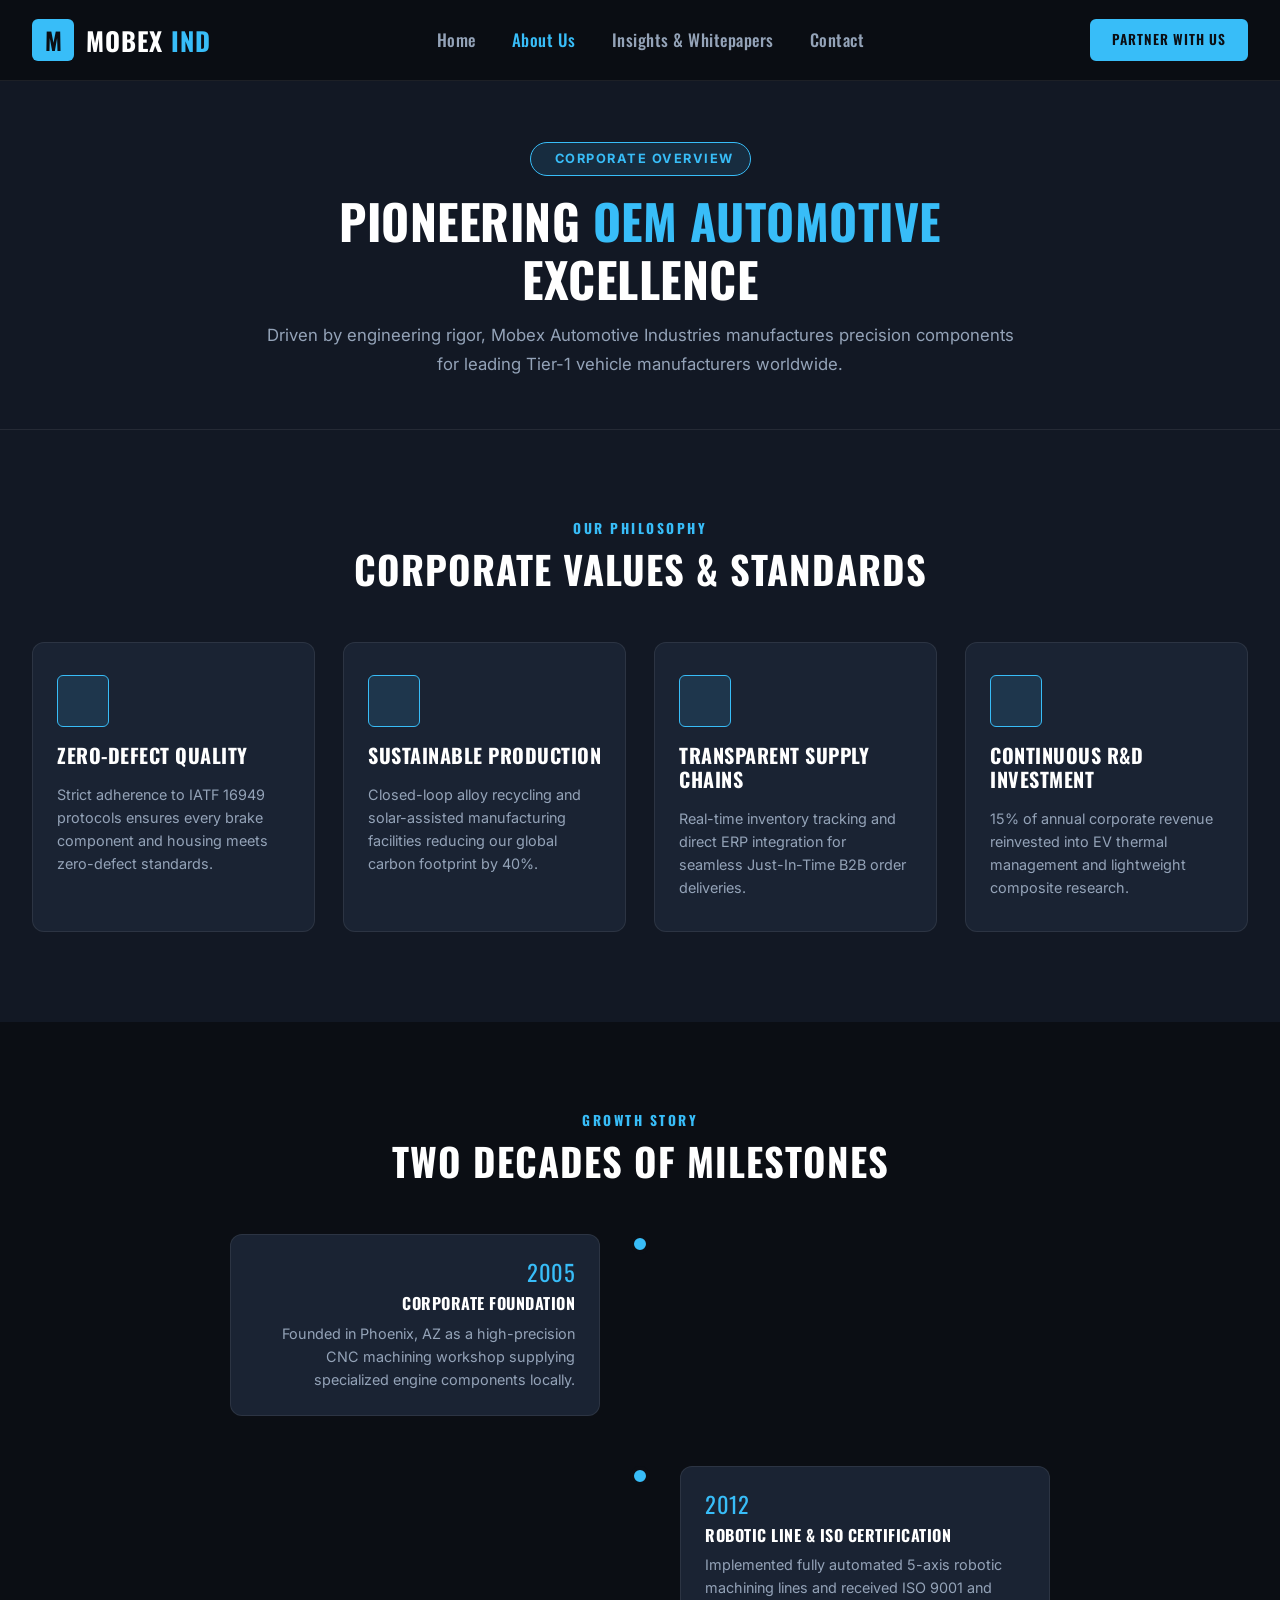
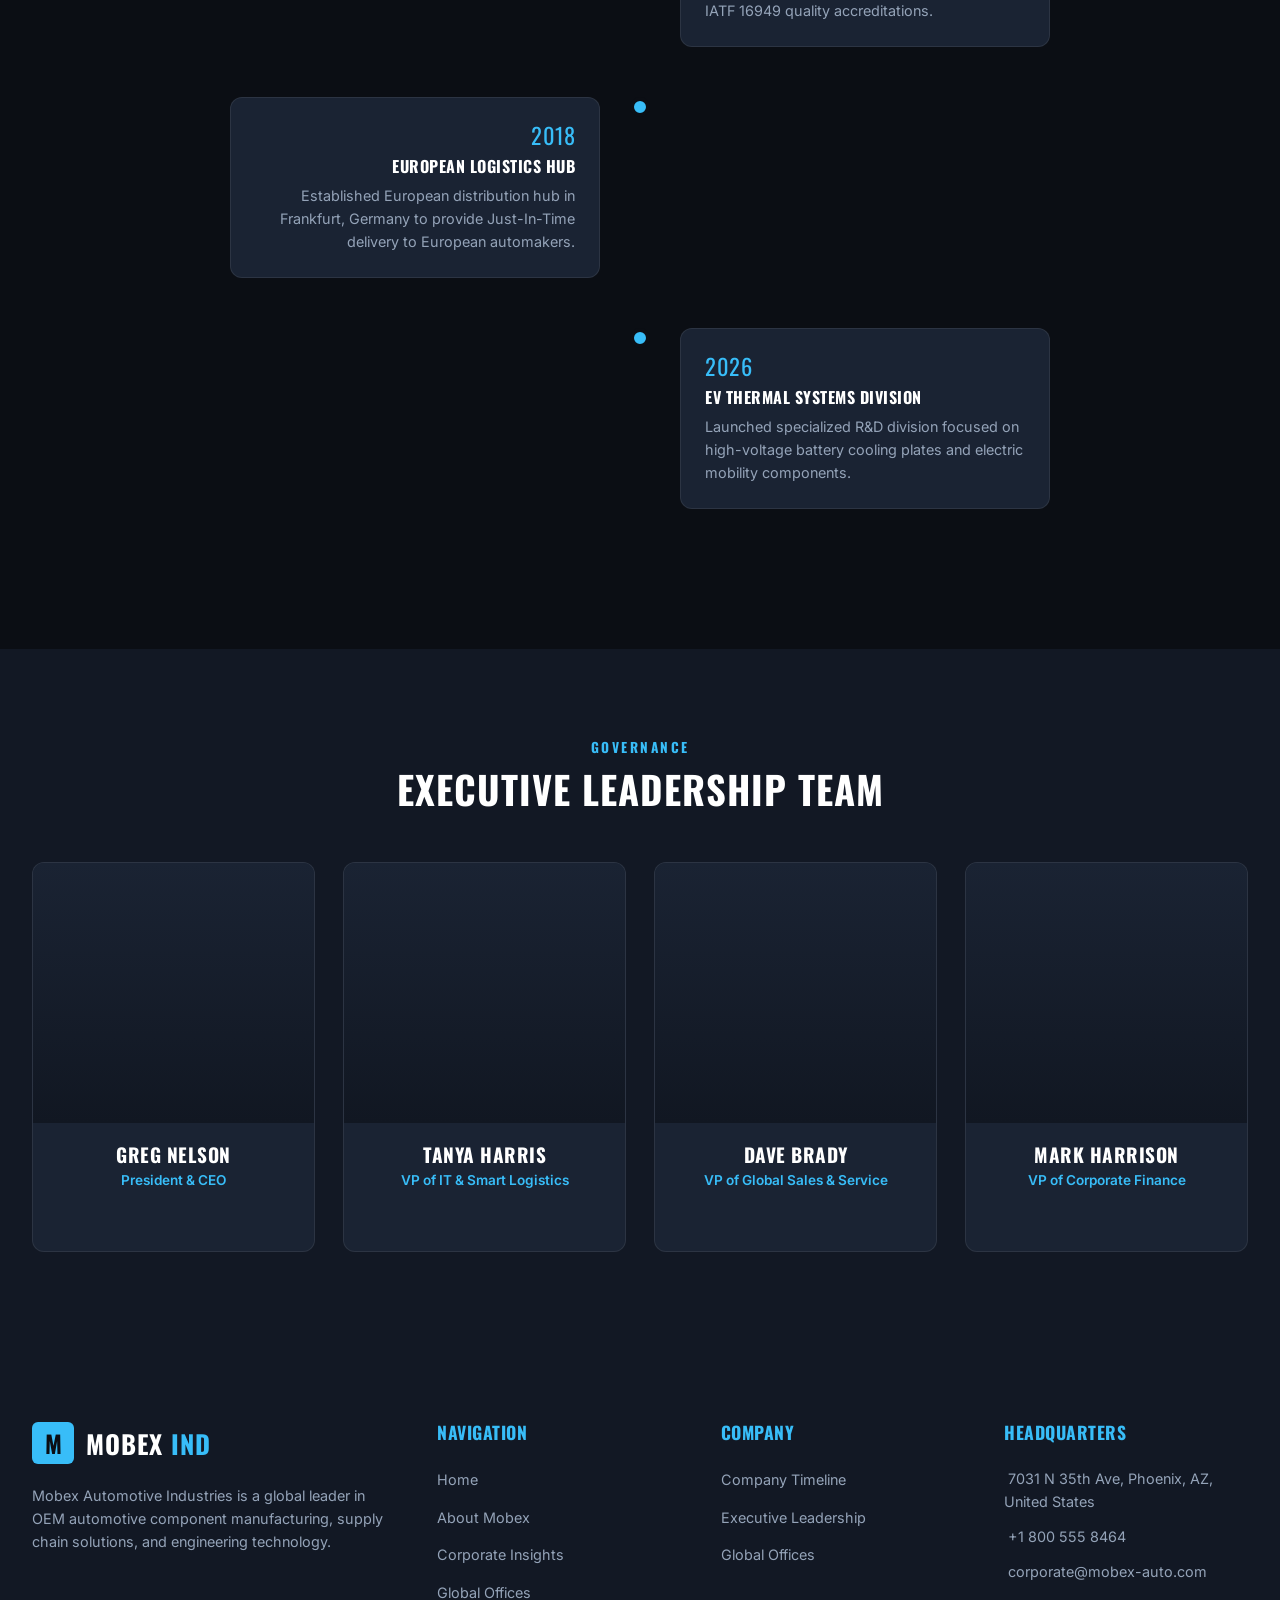
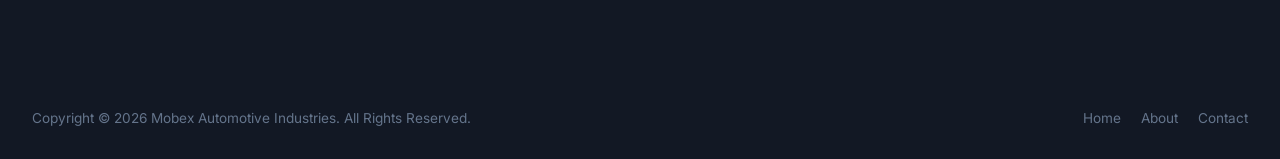
==== commit 199719f1: "Fix global layout root cause: separate page-banner from home-hero-slideshow" ====
--- a/about.html
+++ b/about.html
@@ -5,7 +5,7 @@
   <meta name="viewport" content="width=device-width, initial-scale=1.0">
   <title>About Us | Mobex Automotive Industries - Corporate Leadership & Milestones</title>
   <meta name="description" content="Learn about Mobex Automotive Industries, our history of engineering precision, executive leadership team, and manufacturing timeline.">
-  <link rel="stylesheet" href="css/style.css?v=2026_v100">
+  <link rel="stylesheet" href="css/style.css?v=2026_v200">
   <link rel="stylesheet" href="https://cdnjs.cloudflare.com/ajax/libs/font-awesome/6.4.0/css/all.min.css">
 </head>
 <body>
@@ -60,7 +60,7 @@
 
   <main>
     <!-- PAGE HERO BANNER -->
-    <section class="hero-section" style="min-height: 45vh; padding: 60px 0;">
+    <section class="page-banner">
       <div class="hero-bg-grid"></div>
       <div class="container">
         <div style="text-align: center; max-width: 800px; margin: 0 auto;">
--- a/css/style.css
+++ b/css/style.css
@@ -1,6 +1,6 @@
 /* -------------------------------------------------------------------
- * MOBEX AUTOMOTIVE INDUSTRIES - MASTER CORPORATE DESIGN SYSTEM
- * DARK & SKY BLUE THEME (PRODUCTION AUDITED & STANDARDIZED)
+ * MOBEX AUTOMOTIVE INDUSTRIES - MASTER GLOBAL LAYOUT ARCHITECTURE
+ * DARK & SKY BLUE THEME (PRODUCTION SYSTEM AUDITED & STANDARDIZED)
  * ------------------------------------------------------------------- */
 
 @import url('https://fonts.googleapis.com/css2?family=Inter:wght@300;400;500;600;700&family=Oswald:wght@400;500;600;700&display=swap');
@@ -149,20 +149,23 @@
   color: var(--accent-gold);
 }
 
-/* Standardized Container & Layout System */
+/* -------------------------------------------------------------------
+ * MASTER CONTAINER & SECTION LAYOUT SYSTEM
+ * ------------------------------------------------------------------- */
 .container {
   max-width: var(--container-width);
   margin: 0 auto;
   padding: 0 32px;
+  width: 100%;
 }
 
 .section-padding {
-  padding: 100px 0;
+  padding: 90px 0;
 }
 
 .section-header {
   text-align: center;
-  margin-bottom: 54px;
+  margin-bottom: 50px;
   display: flex;
   flex-direction: column;
   align-items: center;
@@ -176,7 +179,7 @@
   color: var(--accent-gold);
   text-transform: uppercase;
   letter-spacing: 2.5px;
-  margin-bottom: 12px;
+  margin-bottom: 10px;
   display: block;
   text-align: center;
 }
@@ -190,7 +193,7 @@
   border: none !important;
 }
 
-/* Standardized Button Component */
+/* Button Component */
 .et-button {
   display: inline-flex;
   align-items: center;
@@ -420,10 +423,9 @@
 }
 
 /* -------------------------------------------------------------------
- * HERO SECTION (5% TOP WS | 72% BANNER | 23% BOTTOM WS)
- * ASYMMETRIC BANNER COMPOSITION (TEXT PANEL LEFT | 3D AWARDS RIGHT)
+ * HOME PAGE HERO SLIDESHOW (index.html ONLY)
  * ------------------------------------------------------------------- */
-.hero-section {
+.home-hero-slideshow {
   width: 100vw;
   max-width: 100%;
   height: calc(100vh - 80px);
@@ -609,7 +611,19 @@
   transform: scale(1.2);
 }
 
-/* Page Hero Banner (Secondary Pages) */
+/* -------------------------------------------------------------------
+ * SECONDARY PAGE BANNER (about.html, blog-post.html, contact.html)
+ * ------------------------------------------------------------------- */
+.page-banner {
+  width: 100%;
+  height: auto !important;
+  min-height: auto !important;
+  padding: 60px 0 50px;
+  background: var(--bg-secondary);
+  border-bottom: 1px solid var(--border-light);
+  text-align: center;
+}
+
 .hero-tag {
   display: inline-flex;
   align-items: center;
@@ -622,20 +636,21 @@
   font-size: 0.8rem;
   font-weight: 700;
   letter-spacing: 1.5px;
-  margin-bottom: 20px;
+  margin-bottom: 16px;
   text-transform: uppercase;
 }
 
 .hero-title {
   font-size: 2.8rem;
   font-weight: 700;
-  margin-bottom: 16px;
+  margin-bottom: 14px;
 }
 
 .hero-description {
   font-size: 1.05rem;
   color: var(--text-muted);
-  max-width: 700px;
+  max-width: 750px;
+  margin: 0 auto;
   line-height: 1.7;
 }
 
@@ -1419,7 +1434,13 @@
     padding: 0 20px;
   }
   .section-padding {
-    padding: 70px 0;
+    padding: 60px 0;
+  }
+  .page-banner {
+    padding: 40px 0 30px;
+  }
+  .hero-title {
+    font-size: 2rem;
   }
   .section-title {
     font-size: 1.8rem;
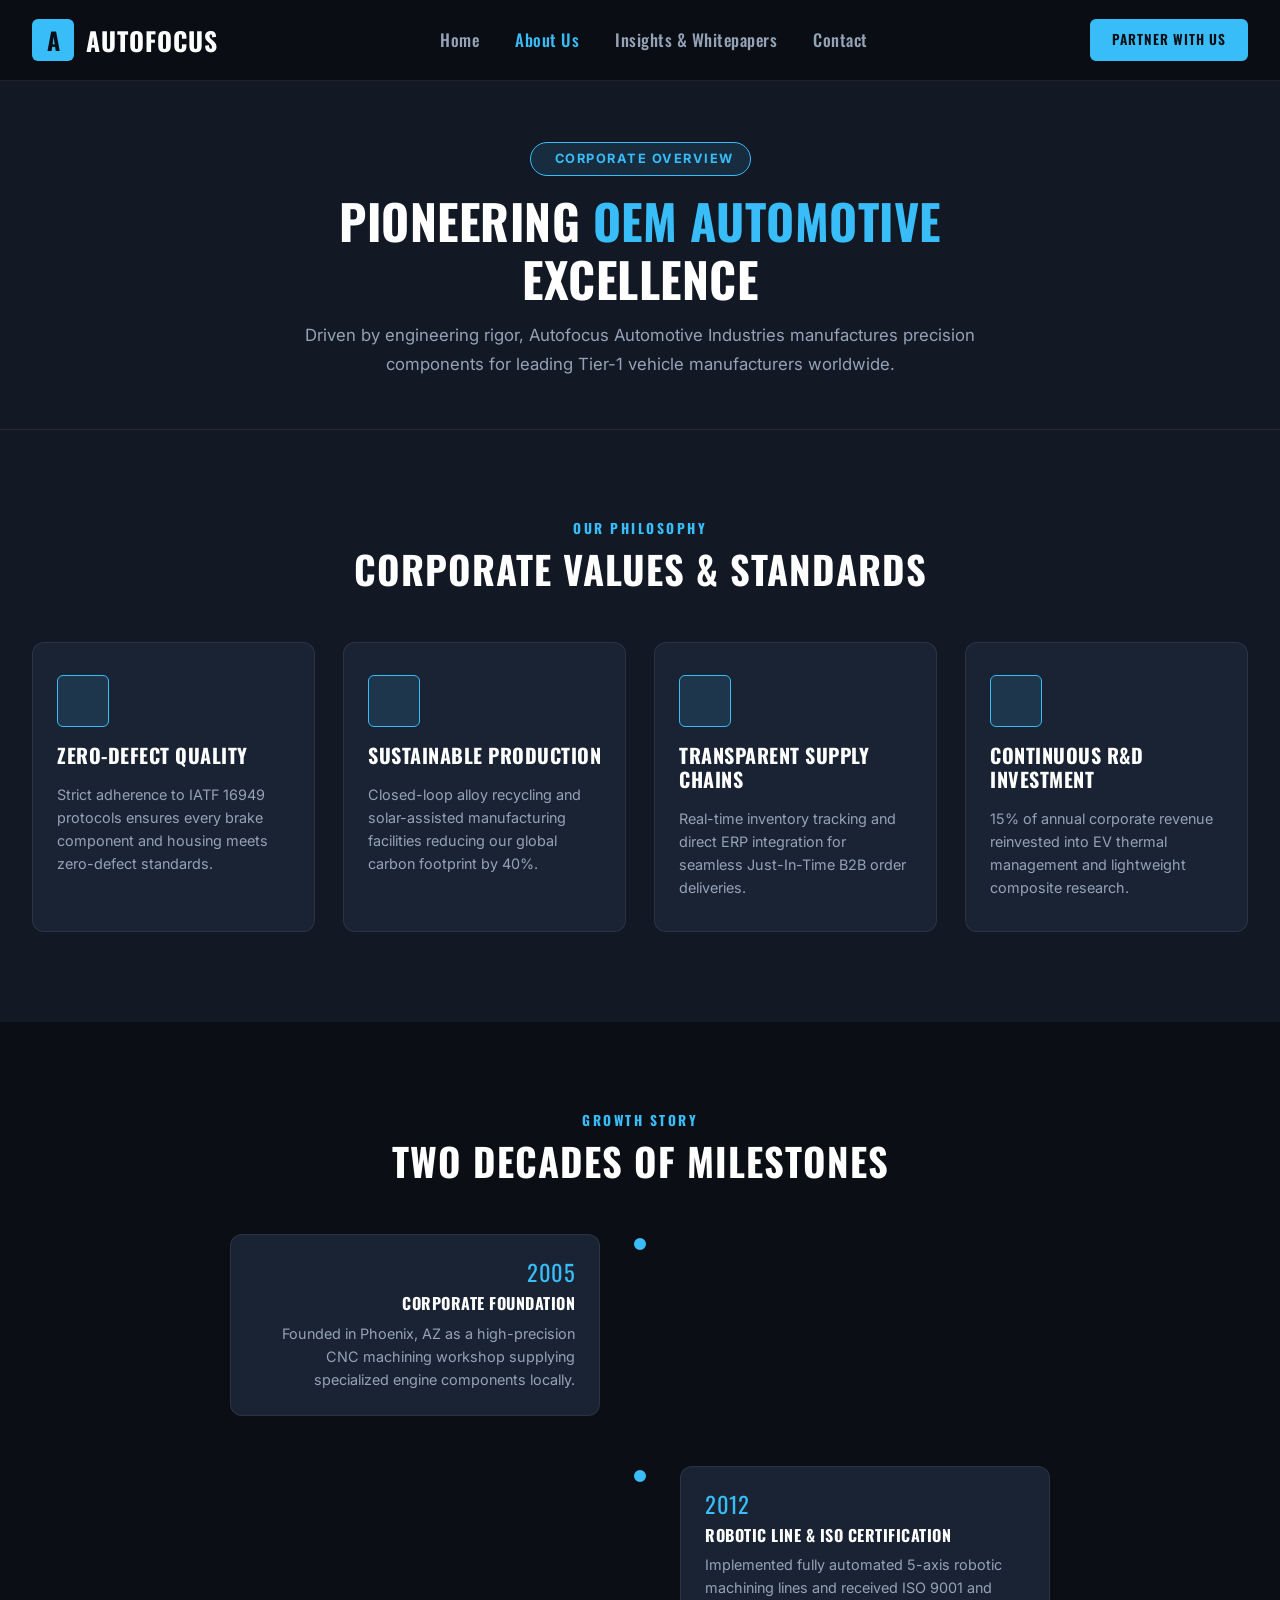
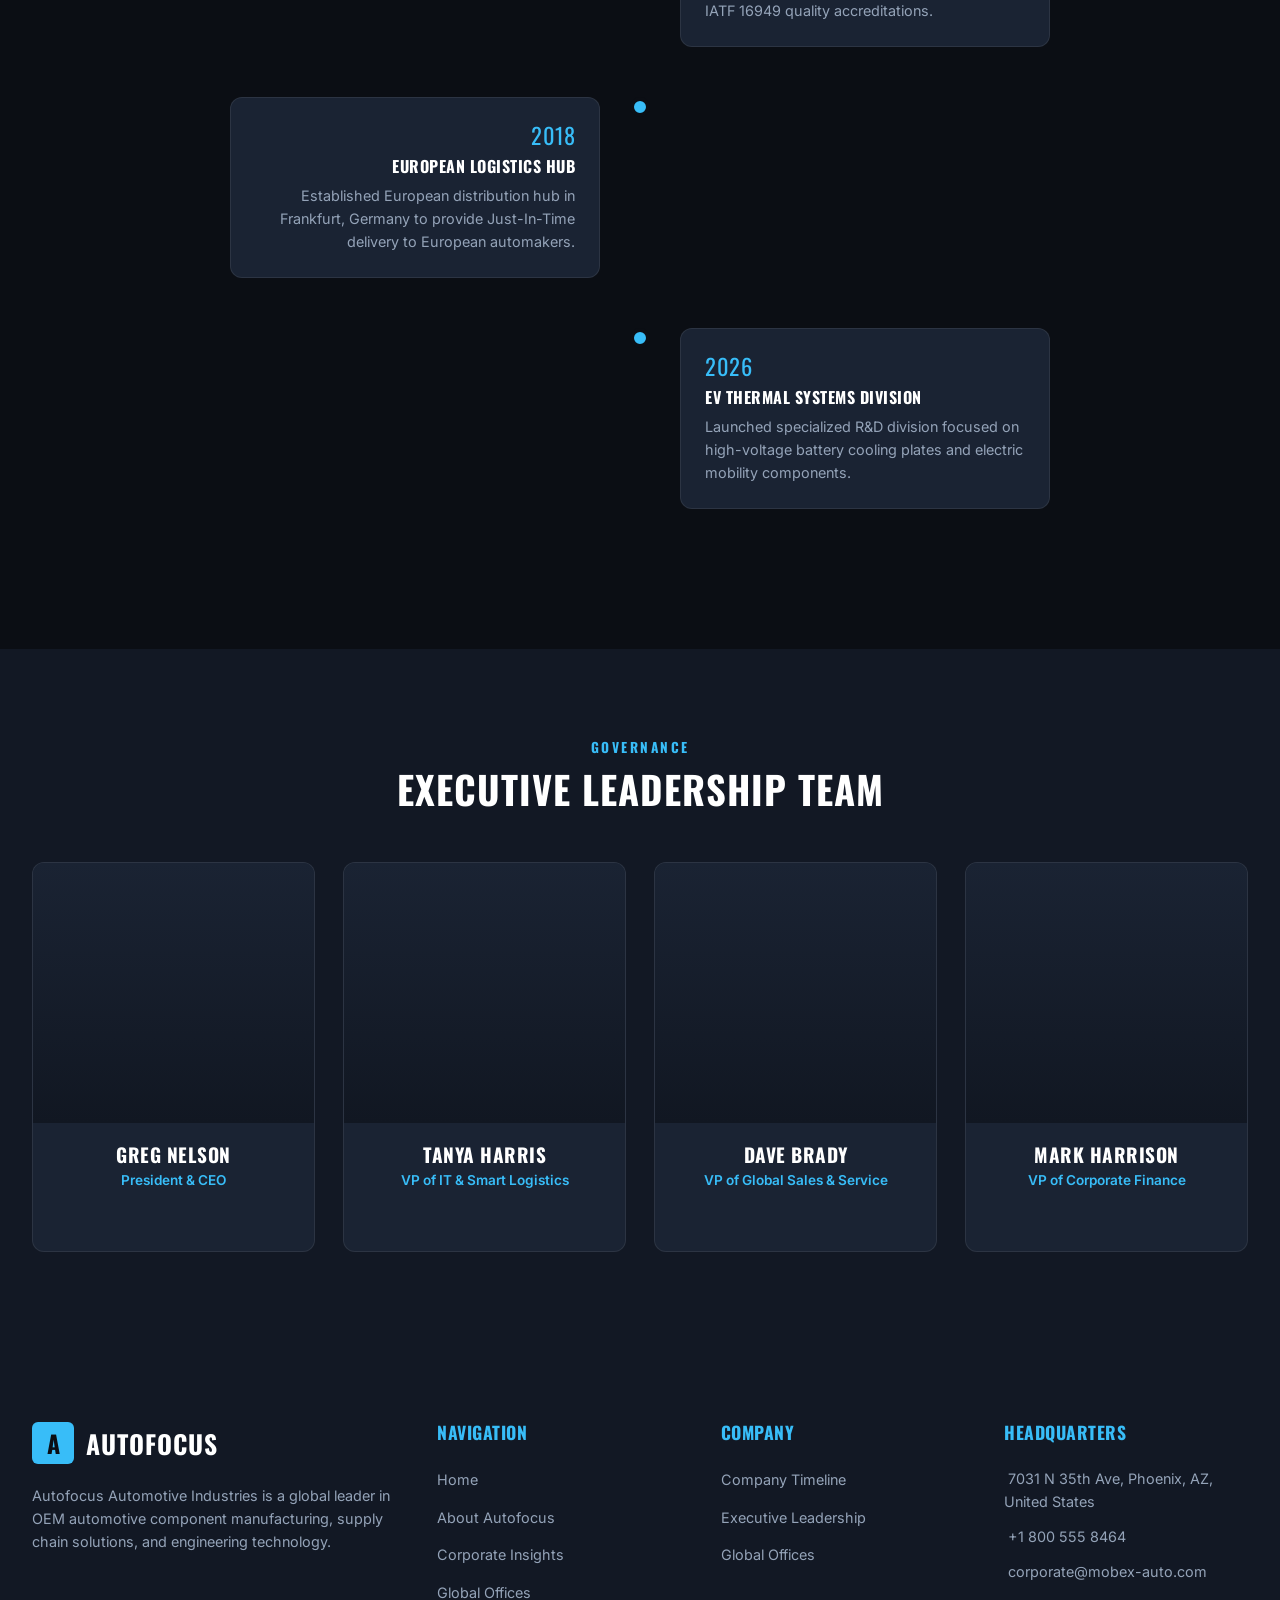
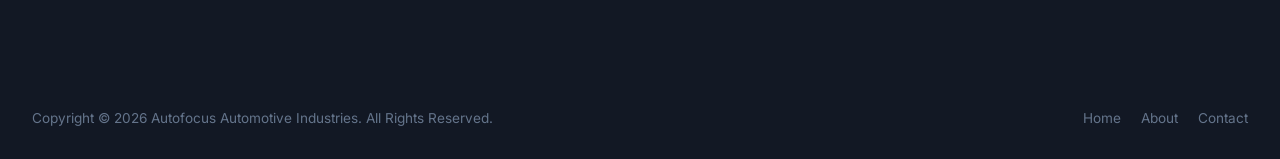
==== commit bde8d107: "Rebrand to Autofocus & update section 2 YouTube-style play button" ====
--- a/about.html
+++ b/about.html
@@ -3,9 +3,9 @@
 <head>
   <meta charset="UTF-8">
   <meta name="viewport" content="width=device-width, initial-scale=1.0">
-  <title>About Us | Mobex Automotive Industries - Corporate Leadership & Milestones</title>
-  <meta name="description" content="Learn about Mobex Automotive Industries, our history of engineering precision, executive leadership team, and manufacturing timeline.">
-  <link rel="stylesheet" href="css/style.css?v=2026_v200">
+  <title>About Us | Autofocus Automotive Industries - Corporate Leadership & Milestones</title>
+  <meta name="description" content="Learn about Autofocus Automotive Industries, our history of engineering precision, executive leadership team, and manufacturing timeline.">
+  <link rel="stylesheet" href="css/style.css?v=2026_v400">
   <link rel="stylesheet" href="https://cdnjs.cloudflare.com/ajax/libs/font-awesome/6.4.0/css/all.min.css">
 </head>
 <body>
@@ -14,8 +14,8 @@
   <header class="main-header">
     <div class="container header-inner">
       <a href="index.html" class="brand-logo">
-        <div class="logo-icon">M</div>
-        <div class="logo-text">MOBEX <span>IND</span></div>
+        <div class="logo-icon">A</div>
+        <div class="logo-text">AUTOFOCUS</div>
       </a>
       
       <nav class="nav-menu">
@@ -41,8 +41,8 @@
     <div>
       <div class="drawer-header">
         <div class="brand-logo">
-          <div class="logo-icon">M</div>
-          <div class="logo-text">MOBEX <span>IND</span></div>
+          <div class="logo-icon">A</div>
+          <div class="logo-text">AUTOFOCUS</div>
         </div>
         <button class="drawer-close" id="drawer-close-btn" aria-label="Close Drawer"><i class="fa-solid fa-xmark"></i></button>
       </div>
@@ -66,7 +66,7 @@
         <div style="text-align: center; max-width: 800px; margin: 0 auto;">
           <div class="hero-tag"><i class="fa-solid fa-building"></i> CORPORATE OVERVIEW</div>
           <h1 class="hero-title" style="font-size: 3rem;">PIONEERING <span class="highlight">OEM AUTOMOTIVE</span> EXCELLENCE</h1>
-          <p class="hero-description" style="margin: 0 auto;">Driven by engineering rigor, Mobex Automotive Industries manufactures precision components for leading Tier-1 vehicle manufacturers worldwide.</p>
+          <p class="hero-description" style="margin: 0 auto;">Driven by engineering rigor, Autofocus Automotive Industries manufactures precision components for leading Tier-1 vehicle manufacturers worldwide.</p>
         </div>
       </div>
     </section>
@@ -241,17 +241,17 @@
       <div class="footer-grid">
         <div>
           <div class="brand-logo" style="margin-bottom: 20px;">
-            <div class="logo-icon">M</div>
-            <div class="logo-text">MOBEX <span>IND</span></div>
-          </div>
-          <p style="color: var(--text-muted); font-size: 0.9rem; margin-bottom: 24px; line-height: 1.6;">Mobex Automotive Industries is a global leader in OEM automotive component manufacturing, supply chain solutions, and engineering technology.</p>
+            <div class="logo-icon">A</div>
+            <div class="logo-text">AUTOFOCUS</div>
+          </div>
+          <p style="color: var(--text-muted); font-size: 0.9rem; margin-bottom: 24px; line-height: 1.6;">Autofocus Automotive Industries is a global leader in OEM automotive component manufacturing, supply chain solutions, and engineering technology.</p>
         </div>
 
         <div class="footer-col">
           <h4>Navigation</h4>
           <ul class="footer-links">
             <li><a href="index.html">Home</a></li>
-            <li><a href="about.html">About Mobex</a></li>
+            <li><a href="about.html">About Autofocus</a></li>
             <li><a href="blog-post.html">Corporate Insights</a></li>
             <li><a href="contact.html">Global Offices</a></li>
           </ul>
@@ -275,7 +275,7 @@
       </div>
 
       <div class="footer-bottom">
-        <p>Copyright © 2026 Mobex Automotive Industries. All Rights Reserved.</p>
+        <p>Copyright © 2026 Autofocus Automotive Industries. All Rights Reserved.</p>
         <div style="display: flex; gap: 20px;">
           <a href="index.html">Home</a>
           <a href="about.html">About</a>
--- a/css/style.css
+++ b/css/style.css
@@ -1,5 +1,5 @@
 /* -------------------------------------------------------------------
- * MOBEX AUTOMOTIVE INDUSTRIES - MASTER GLOBAL LAYOUT ARCHITECTURE
+ * AUTOFOCUS AUTOMOTIVE INDUSTRIES - MASTER GLOBAL LAYOUT ARCHITECTURE
  * DARK & SKY BLUE THEME (PRODUCTION SYSTEM AUDITED & STANDARDIZED)
  * ------------------------------------------------------------------- */
 
@@ -737,22 +737,7 @@
   transform: scale(1.05);
 }
 
-.video-play-btn {
-  position: relative;
-  z-index: 10;
-  width: 80px;
-  height: 80px;
-  background: var(--accent-gold);
-  color: #0B0E14;
-  border-radius: 50%;
-  display: flex;
-  align-items: center;
-  justify-content: center;
-  font-size: 2rem;
-  cursor: pointer;
-  box-shadow: 0 0 30px rgba(56, 189, 248, 0.5);
-  transition: all var(--transition-normal);
-}
+
 
 .video-play-btn:hover {
   transform: scale(1.1);
@@ -1482,3 +1467,337 @@
     padding-bottom: 60px;
   }
 }
+
+/* ===================================================================
+ * COMPREHENSIVE AUDITED MOBILE & TABLET RESPONSIVE ENGINE (DARK THEME)
+ * =================================================================== */
+
+@media (max-width: 1024px) {
+  .container {
+    padding: 0 24px;
+  }
+  .header-inner {
+    height: 72px;
+  }
+  .nav-menu {
+    gap: 24px;
+  }
+  .hero-headline {
+    font-size: 2.2rem;
+  }
+  .about-dual-grid, .single-post-grid, .contact-grid {
+    grid-template-columns: 1fr;
+    gap: 36px;
+  }
+  .brand-grid-4col, .icon-box-grid, .team-grid {
+    grid-template-columns: repeat(2, 1fr);
+    gap: 20px;
+  }
+  .testimonials-grid, .blog-grid {
+    grid-template-columns: repeat(2, 1fr);
+    gap: 20px;
+  }
+  .footer-grid {
+    grid-template-columns: 1fr 1fr;
+    gap: 30px;
+  }
+}
+
+@media (max-width: 768px) {
+  html, body {
+    width: 100vw;
+    max-width: 100%;
+    overflow-x: hidden !important;
+  }
+
+  .container {
+    width: 100% !important;
+    max-width: 100% !important;
+    padding: 0 16px !important;
+    box-sizing: border-box !important;
+  }
+
+  .section-padding {
+    padding: 48px 0 !important;
+  }
+
+  /* Header & Navigation */
+  .main-header {
+    height: 64px;
+  }
+
+  .header-inner {
+    height: 64px !important;
+    padding: 0 16px !important;
+  }
+
+  .logo-icon {
+    width: 36px !important;
+    height: 36px !important;
+    font-size: 1.25rem !important;
+  }
+
+  .logo-text {
+    font-size: 1.3rem !important;
+  }
+
+  .nav-menu, .header-actions {
+    display: none !important;
+  }
+
+  .mobile-menu-toggle {
+    display: flex !important;
+    align-items: center;
+    justify-content: center;
+    width: 40px;
+    height: 40px;
+    border-radius: var(--radius-sm);
+    background: rgba(56, 189, 248, 0.12);
+    color: var(--accent-gold);
+    border: 1px solid var(--accent-gold);
+    font-size: 1.4rem;
+  }
+
+  /* Home Hero Slideshow Mobile */
+  .home-hero-slideshow {
+    height: auto !important;
+    min-height: auto !important;
+    flex: none !important;
+    display: block !important;
+  }
+
+  .hero-top-spacer, .hero-bottom-spacer {
+    display: none !important;
+  }
+
+  .hero-slider-fullwidth {
+    height: auto !important;
+    flex: none !important;
+  }
+
+  .hero-banner-inner {
+    grid-template-columns: 1fr !important;
+    display: flex !important;
+    flex-direction: column !important;
+  }
+
+  .hero-text-panel {
+    padding: 32px 16px 24px !important;
+    text-align: center !important;
+    align-items: center !important;
+  }
+
+  .hero-headline {
+    font-size: 1.45rem !important;
+    line-height: 1.25 !important;
+    margin-bottom: 10px !important;
+    text-align: center !important;
+  }
+
+  .hero-subtext {
+    font-size: 0.85rem !important;
+    line-height: 1.45 !important;
+    text-align: center !important;
+  }
+
+  .hero-visual-panel {
+    width: 100% !important;
+    height: 220px !important;
+    min-height: 220px !important;
+    max-height: 220px !important;
+  }
+
+  .hero-slider-fullwidth .hero-nav-arrow {
+    display: none !important;
+  }
+
+  /* Secondary Page Banners */
+  .page-banner {
+    padding: 36px 16px 28px !important;
+    text-align: center !important;
+  }
+
+  .hero-tag {
+    font-size: 0.75rem !important;
+    padding: 4px 12px !important;
+    margin-bottom: 10px !important;
+  }
+
+  .hero-title {
+    font-size: 1.6rem !important;
+    line-height: 1.25 !important;
+    margin-bottom: 10px !important;
+  }
+
+  .hero-description {
+    font-size: 0.85rem !important;
+    line-height: 1.5 !important;
+  }
+
+  .section-title {
+    font-size: 1.6rem !important;
+  }
+
+  .section-subtitle {
+    font-size: 0.75rem !important;
+    letter-spacing: 1.5px !important;
+  }
+
+  .section-header {
+    margin-bottom: 32px !important;
+  }
+
+  /* Grids & Cards */
+  .brand-grid-4col {
+    grid-template-columns: 1fr 1fr !important;
+    gap: 12px !important;
+  }
+
+  .brand-logo-card {
+    padding: 20px 10px !important;
+  }
+
+  .brand-name {
+    font-size: 1.25rem !important;
+  }
+
+  .icon-box-grid, .team-grid, .testimonials-grid, .blog-grid {
+    grid-template-columns: 1fr !important;
+    gap: 16px !important;
+  }
+
+  .et-icon-box {
+    padding: 24px 18px !important;
+  }
+
+  .person-photo-placeholder {
+    height: 200px !important;
+  }
+
+  /* About & Video */
+  .about-metrics-ribbon {
+    flex-direction: column !important;
+    gap: 14px !important;
+    padding: 16px !important;
+    text-align: center !important;
+  }
+
+  .video-poster-wrapper {
+    height: 220px !important;
+  }
+
+  
+
+  /* Timeline Mobile */
+  .timeline-container::before {
+    left: 16px !important;
+    transform: none !important;
+  }
+
+  .timeline-item {
+    width: 100% !important;
+    left: 0 !important;
+    padding-left: 44px !important;
+    padding-right: 0 !important;
+    text-align: left !important;
+    margin-bottom: 28px !important;
+  }
+
+  .timeline-item.left .timeline-node, .timeline-item.right .timeline-node {
+    left: 6px !important;
+    right: auto !important;
+  }
+
+  /* Forms & Buttons */
+  .contact-grid {
+    grid-template-columns: 1fr !important;
+    gap: 28px !important;
+  }
+
+  .post-article {
+    padding: 20px 16px !important;
+  }
+
+  .inquiry-box {
+    padding: 24px 16px !important;
+  }
+
+  .form-input, .form-textarea, .form-select {
+    padding: 12px 14px !important;
+    font-size: 0.9rem !important;
+    width: 100% !important;
+    box-sizing: border-box !important;
+  }
+
+  .et-button {
+    width: 100% !important;
+    text-align: center !important;
+    justify-content: center !important;
+    padding: 14px 20px !important;
+  }
+
+  /* Footer Mobile */
+  .et-footer {
+    padding: 40px 0 80px !important;
+  }
+
+  .footer-grid {
+    grid-template-columns: 1fr !important;
+    gap: 28px !important;
+    text-align: center !important;
+  }
+
+  .footer-bottom {
+    flex-direction: column !important;
+    text-align: center !important;
+    gap: 10px !important;
+  }
+
+  /* Mobile Sticky Bottom Dock */
+  .sticky-dashboard {
+    display: flex !important;
+    position: fixed !important;
+    bottom: 0 !important;
+    left: 0 !important;
+    width: 100% !important;
+    height: 56px !important;
+    background: var(--bg-card) !important;
+    border-top: 1px solid var(--border-light) !important;
+    z-index: 2000 !important;
+    align-items: center !important;
+    justify-content: space-around !important;
+  }
+
+  body {
+    padding-bottom: 56px !important;
+  }
+}
+
+/* YouTube-Style Blue Play Button Component */
+.video-play-btn {
+  position: relative;
+  z-index: 10;
+  width: 84px;
+  height: 56px;
+  background: var(--accent-gold);
+  color: #FFFFFF;
+  border-radius: 16px;
+  display: flex;
+  align-items: center;
+  justify-content: center;
+  font-size: 1.6rem;
+  cursor: pointer;
+  box-shadow: 0 4px 20px rgba(56, 189, 248, 0.4);
+  transition: all var(--transition-normal);
+  border: 1px solid rgba(255, 255, 255, 0.2);
+}
+
+.video-play-btn i {
+  margin-left: 4px; /* Optical center alignment for play triangle */
+}
+
+.video-play-btn:hover {
+  transform: scale(1.1);
+  background: var(--accent-gold-bright);
+  box-shadow: 0 0 30px rgba(56, 189, 248, 0.6);
+}
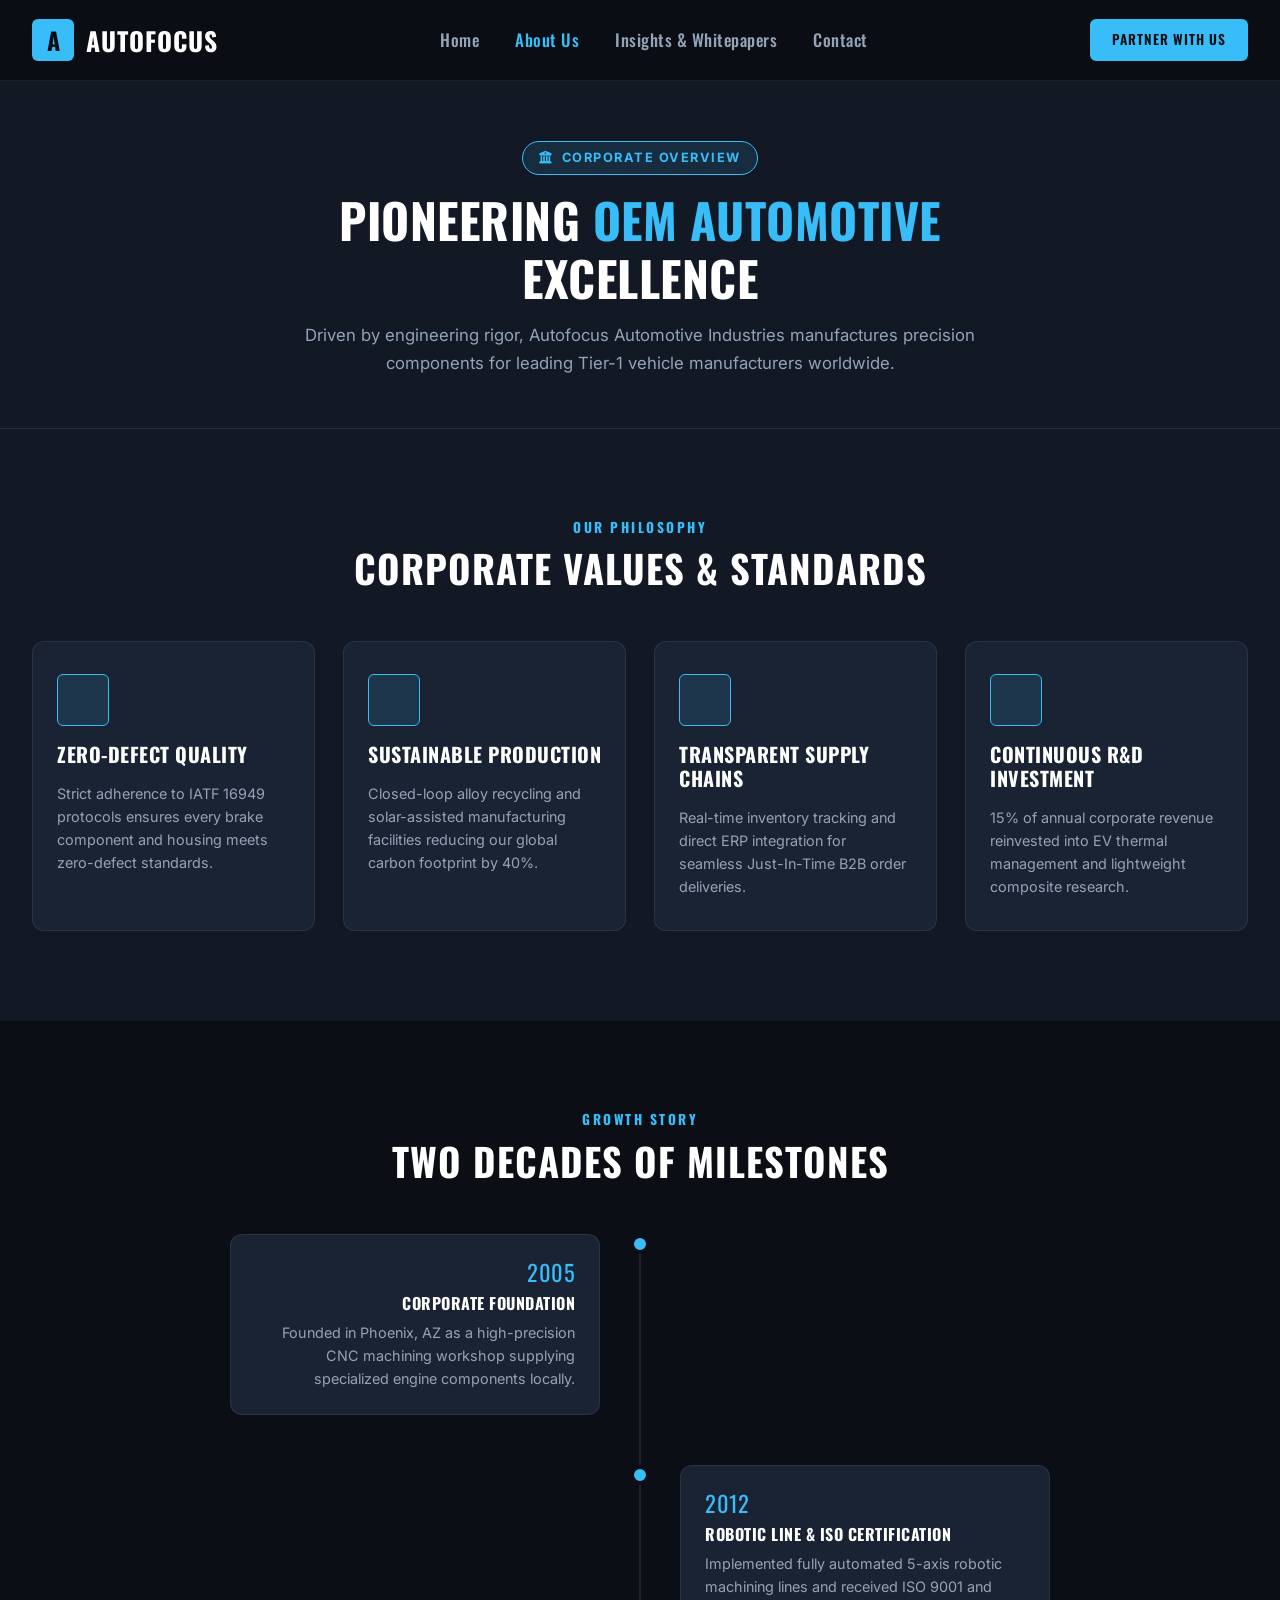
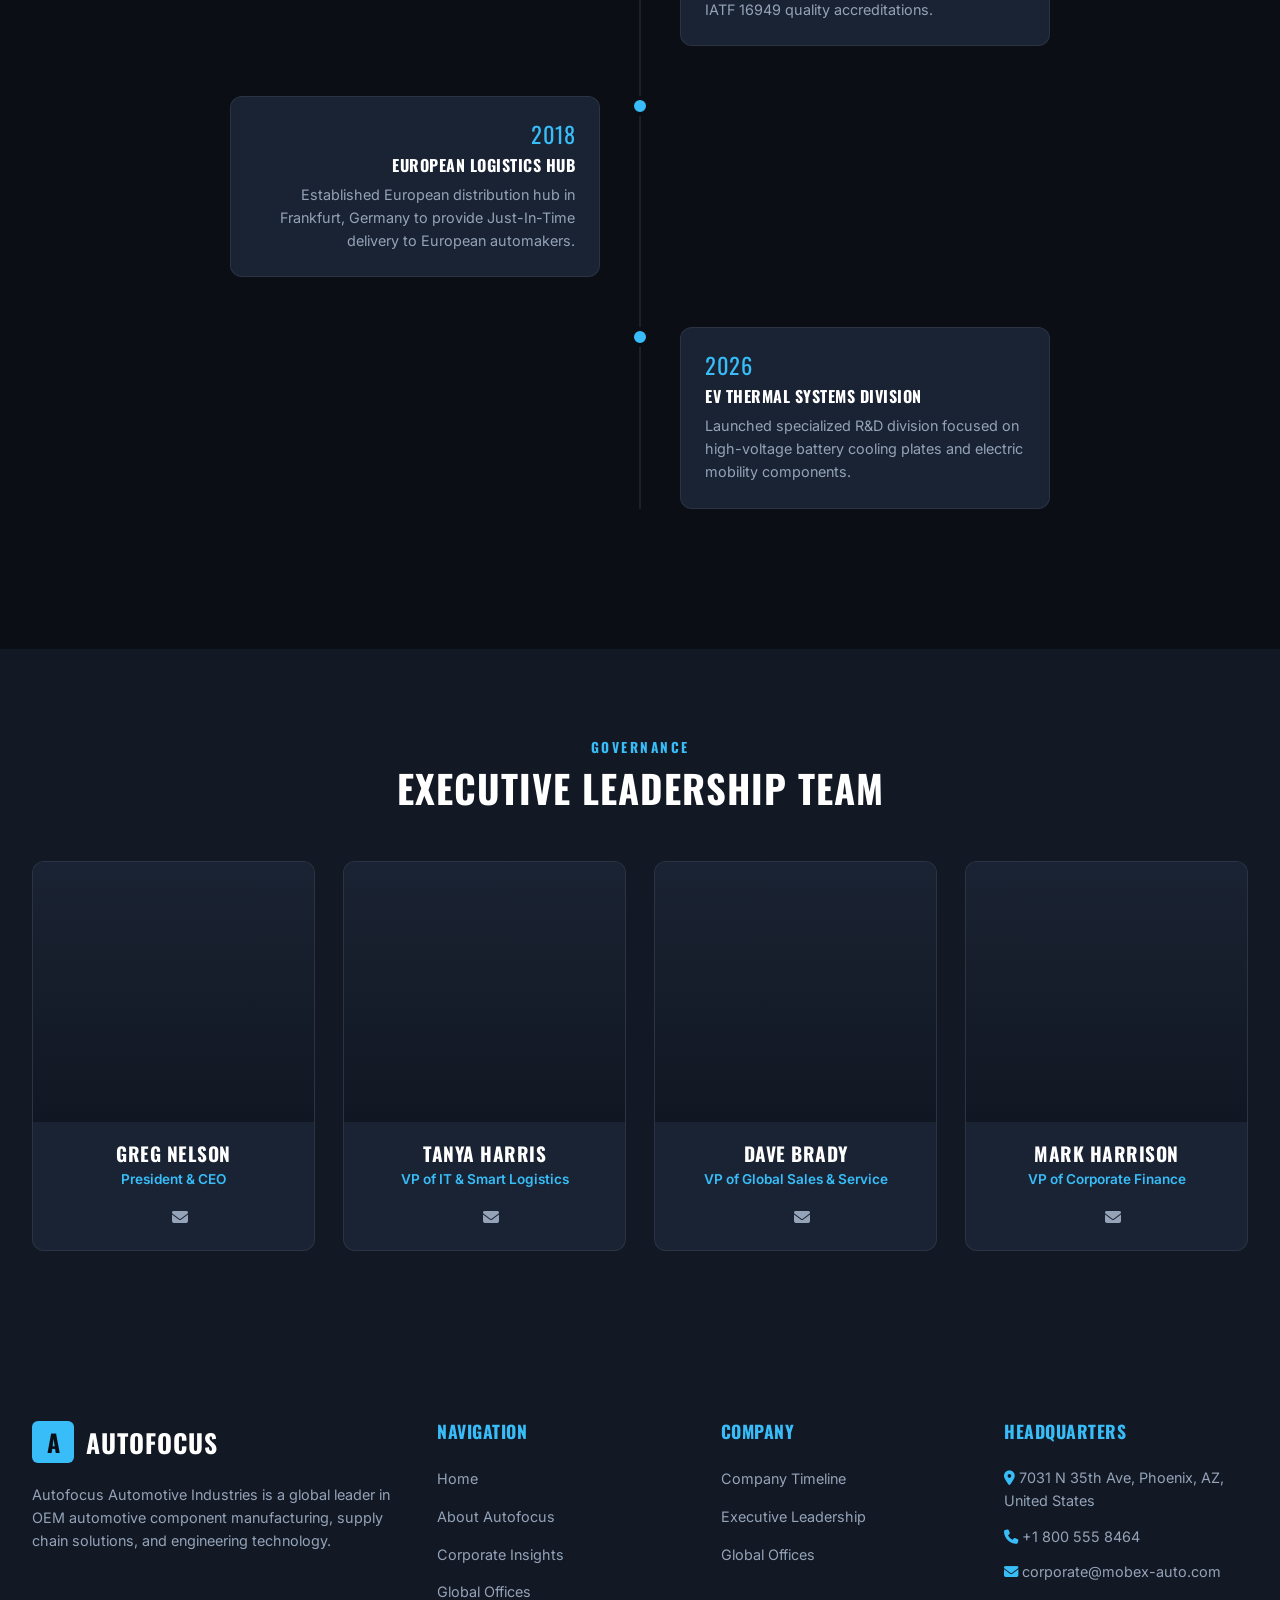
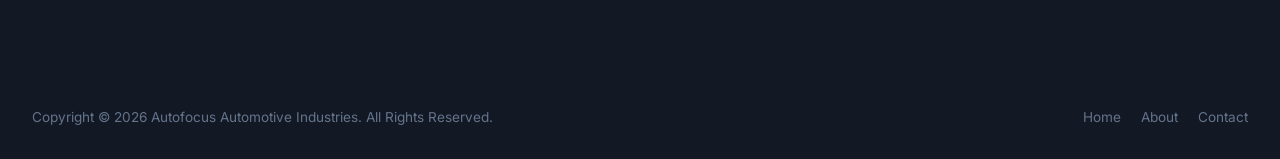
==== commit eaeceb99: "Restore FontAwesome icons by removing global *:before content:none rule" ====
--- a/about.html
+++ b/about.html
@@ -5,7 +5,7 @@
   <meta name="viewport" content="width=device-width, initial-scale=1.0">
   <title>About Us | Autofocus Automotive Industries - Corporate Leadership & Milestones</title>
   <meta name="description" content="Learn about Autofocus Automotive Industries, our history of engineering precision, executive leadership team, and manufacturing timeline.">
-  <link rel="stylesheet" href="css/style.css?v=2026_v400">
+  <link rel="stylesheet" href="css/style.css?v=2026_v500">
   <link rel="stylesheet" href="https://cdnjs.cloudflare.com/ajax/libs/font-awesome/6.4.0/css/all.min.css">
 </head>
 <body>
--- a/css/style.css
+++ b/css/style.css
@@ -113,7 +113,7 @@
 }
 
 /* Global Pseudo-Element Line Removal */
-*:before, *:after,
+
 h1:before, h1:after,
 h2:before, h2:after,
 h3:before, h3:after,
@@ -1801,3 +1801,34 @@
   background: var(--accent-gold-bright);
   box-shadow: 0 0 30px rgba(56, 189, 248, 0.6);
 }
+
+/* ===================================================================
+ * FONTAWESOME ICON RESTORATION ENGINE
+ * (RESTORES ::before & ::after PSEUDO-ELEMENTS FOR FONTAWESOME ICONS)
+ * =================================================================== */
+.fa, .fas, .far, .fab, .fa-solid, .fa-regular, .fa-brands,
+[class^="fa-"]::before, [class*=" fa-"]::before,
+[class^="fa-"]::after, [class*=" fa-"]::after {
+  content: initial !important;
+  display: inline-block !important;
+  width: auto !important;
+  height: auto !important;
+  font-family: "Font Awesome 6 Free", "Font Awesome 6 Brands" !important;
+}
+
+.fa-play::before { content: "\f04b" !important; }
+.fa-trophy::before { content: "\f091" !important; }
+.fa-award::before { content: "\f559" !important; }
+.fa-bolt::before { content: "\f0e7" !important; }
+.fa-chevron-left::before { content: "\f053" !important; }
+.fa-chevron-right::before { content: "\f054" !important; }
+.fa-bars::before { content: "\f0c9" !important; }
+.fa-xmark::before { content: "\f00d" !important; }
+.fa-house::before { content: "\f015" !important; }
+.fa-building::before { content: "\f19c" !important; }
+.fa-newspaper::before { content: "\f1ea" !important; }
+.fa-envelope::before { content: "\f0e0" !important; }
+.fa-phone::before { content: "\f095" !important; }
+.fa-location-dot::before { content: "\f3c5" !important; }
+.fa-star::before { content: "\f005" !important; }
+.fa-arrow-right::before { content: "\f061" !important; }
